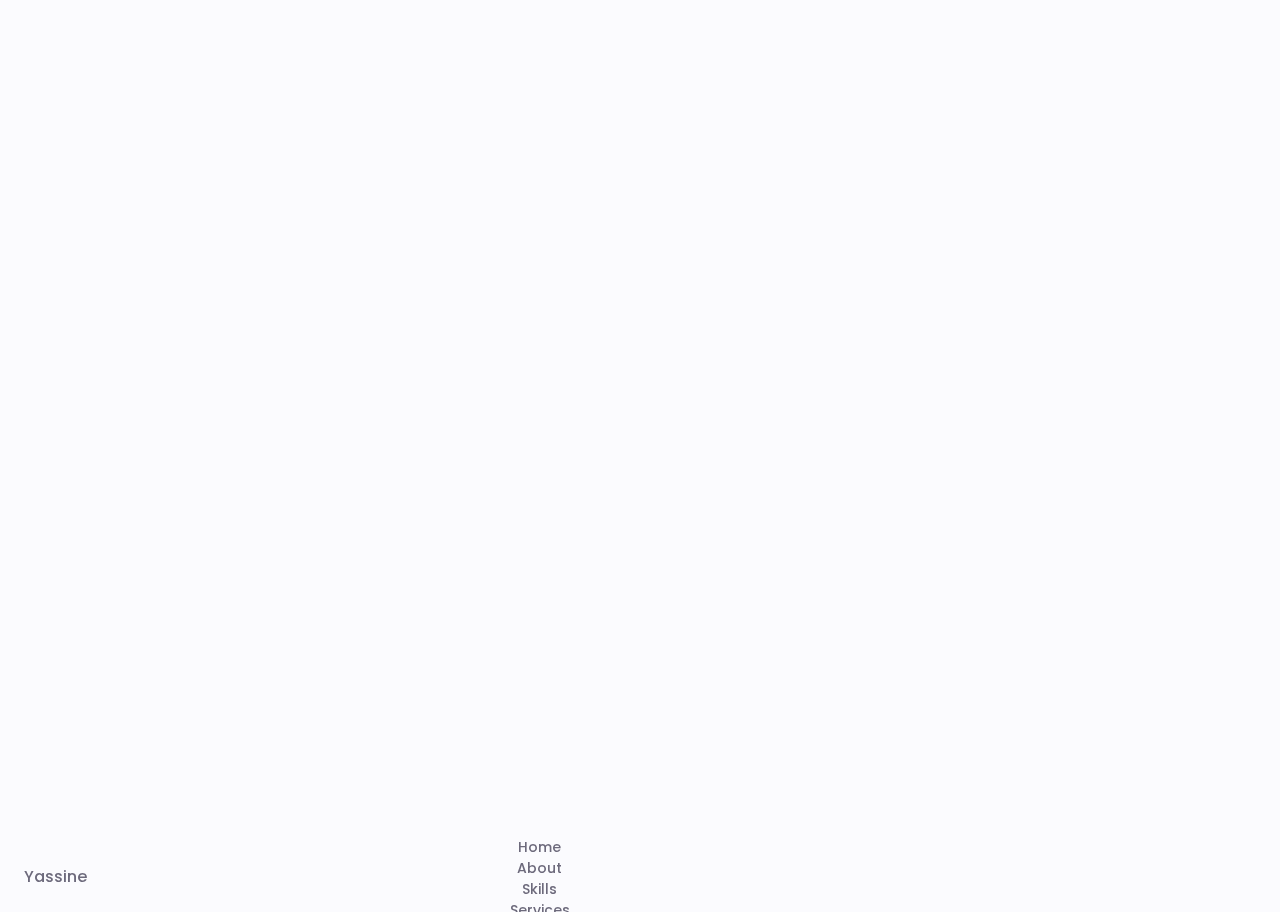
==== index.html @ 0fcaf60f "NAV" ====
<!DOCTYPE html>
    <html lang="en">
    <head>
        <meta charset="UTF-8">
        <meta name="viewport" content="width=device-width, initial-scale=1.0">

        <!--==================== UNICONS ====================-->
        <link rel="stylesheet" href="https://unicons.iconscout.com/release/v4.0.0/css/line.css">
        
        <!--==================== SWIPER CSS ====================-->
        <link rel="stylesheet" href="src/style/swiper-bundle.min.css">
        
        <!--==================== CSS ====================-->
        <link rel="stylesheet" href="src/style/style.css">
        <script src="/src/js/main .js"></script>

        <title>Responsive Portfolio Website</title>
    </head>
    <body>
        <!--==================== HEADER ====================-->
        <header class="header" id="header">
            <nav class="nav container">
               <a href="#" class="nav__logo">Yassine</a>
               <div class="nav__menu" id="nav-menu">
                 <ul class="nav__listgrid">
                    <li class="nav__item">
                        <a href="#home" class="nav__link">
                            <i class="uil uil-estate nav"></i> Home
                        </a>
                    </li>
                    <li class="nav__item">
                        <a href="#about" class="nav__link">
                            <i class="uil uil-user nav__icon"></i>About
                            
                        </a>
                    </li>
                    <li class="nav__item">
                        <a href="#skills" class="nav__link">
                            <i class="uil uil-file-alt nav__icon"></i>Skills
                            
                        </a>
                    </li>
                    <li class="nav__item">
                        <a href="#services" class="nav__link">
                            <i class="uil uil-briefcase nav__icon"></i>Services
                            
                        </a>
                    </li>
                    <li class="nav__item">
                        <a href="#portfolio" class="nav__link">
                            <i class="uil uil-scenery nav__icon"></i>Portfolio
                            
                        </a>
                    </li>
                    <li class="nav__item">
                        <a href="#contact" class="nav__link">
                            <i class="uil uil-message nav__icon "></i> Contact me 
                            
                        </a>
                    </li>
                 </ul>
                 <i class="uil uil-times nav__close" id="nav-close"></i>
               </div>
               <div class="nav__btns">
                <div class="nav__toggle" id="nav-toggle">
                    <i class="uil uil-apps nav__icon "></i>

                </div>
               </div>
            </nav>
        </header>

        <!--==================== MAIN ====================-->
        <main class="main">
            <!--==================== HOME ====================-->
            <section class="home section" id="home">
                
            </section>

            <!--==================== ABOUT ====================-->
            <section class="about section" id="about">
                
            </section>

            <!--==================== SKILLS ====================-->
            <section class="skills section" id="skills">

            </section>

            <!--==================== QUALIFICATION ====================-->
            <section class="qualification section">

            </section>

            <!--==================== SERVICES ====================-->
            <section class="services section" id="services">
                
            </section>

            <!--==================== PORTFOLIO ====================-->
            <section class="portfolio section" id="portfolio">
                
            </section>

            <!--==================== PROJECT IN MIND ====================-->
            <section class="project section">

            </section>

            <!--==================== TESTIMONIAL ====================-->
            <section class="testimonial section">
                
            </section>

            <!--==================== CONTACT ME ====================-->
            <section class="contact section" id="contact">

            </section>
        </main>

        <!--==================== FOOTER ====================-->
        <footer class="footer">
         
        </footer>
        
        <!--==================== SCROLL TOP ====================-->
        

        <!--==================== SWIPER JS ====================-->
        <script src=""></script>

        <!--==================== MAIN JS ====================-->
        <script src=""></script>
    </body>
</html>
---- src/style/style.css ----
/*==================== GOOGLE FONTS ====================*/
@import url("https://fonts.googleapis.com/css2?family=Poppins:wght@400;500;600&display=swap");

/*==================== VARIABLES CSS ====================*/
:root {
    --header-height: 3rem;

    /*========== Colors ==========*/
    /* Change favorite color */
    --hue-color: 250; /*Purple 250 - Green 142 - Blue 230 - Pink 340*/

    /* HSL color mode */
    --first-color: hsl(var(--hue-color), 69%, 61%);
    --first-color-second: hsl(var(--hue-color), 69%, 61%);
    --first-color-alt: hsl(var(--hue-color), 57%, 53%);
    --first-color-lighter: hsl(var(--hue-color), 92%, 85%);
    --title-color: hsl(var(--hue-color), 8%, 15%);
    --text-color: hsl(var(--hue-color), 8%, 45%);
    --text-color-light: hsl(var(--hue-color), 8%, 65%);
    --input-color: hsl(var(--hue-color), 70%, 96%);
    --body-color: hsl(var(--hue-color), 60%, 99%);
    --container-color: #fff;
    --scroll-bar-color: hsl(var(--hue-color), 12%, 90%);
    --scroll-thumb-color: hsl(var(--hue-color), 12%, 80%);

    /*========== Font and typography ==========*/
    --body-font: 'Poppins', sans-serif;

    /* .5rem = 8px, 1rem = 16px, 1.5rem = 24px ... */
    --big-font-size: 2rem;
    --h1-font-size: 1.5rem;
    --h2-font-size: 1.25rem;
    --h3-font-size: 1.125rem;
    --normal-font-size: .938rem;
    --small-font-size: .813rem;
    --smaller-font-size: .75rem;

    /*========== Font weight ==========*/
    --font-medium: 500;
    --font-semi-bold: 600;

    /*========== Margenes Bottom ==========*/
    /* .25rem = 4px, .5rem = 8px, .75rem = 12px ... */
    --mb-0-25: .25rem;
    --mb-0-5: .5rem;
    --mb-0-75: .75rem;
    --mb-1: 1rem;
    --mb-1-5: 1.5rem;
    --mb-2: 2rem;
    --mb-2-5: 2.5rem;
    --mb-3: 3rem;

    /*========== z index ==========*/
    --z-tooltip: 10;
    --z-fixed: 100;
    --z-modal: 1000;
}

/* Font size for large devices */
@media screen and (min-width: 968px) {
    :root {
        --big-font-size: 3rem;
        --h1-font-size: 2.25rem;
        --h2-font-size: 1.5rem;
        --h3-font-size: 1.25rem;
        --normal-font-size: 1rem;
        --small-font-size: .875rem;
        --smaller-font-size: .813rem;
    }
}

/*========== Variables Dark theme ==========*/


/*========== Button Dark/Light ==========*/


/*==================== BASE ====================*/
* {
  box-sizing: border-box;
  padding: 0;
  margin: 0;
}

html {
  scroll-behavior: smooth;
}

body {
  margin: 0 0 var(--header-height) 0;
  font-family: var(--body-font);
  font-size: var(--normal-font-size);
  background-color: var(--body-color);
  color: var(--text-color);
}

h1, h2, h3, h4 {
  color: var(--title-color);
  font-weight: var(--font-semi-bold);
}

ul {
  list-style: none;
}

a {
  text-decoration: none;
}

img {
  max-width: 100%;
  height: auto;
}

/*==================== REUSABLE CSS CLASSES ====================*/
.section {
  padding: 2rem 0 4rem;
}

.section__title {
  font-size: var(--h1-font-size);
  color: var(--title-color);
}

.section__subtitle {
  display: block;
  font-size: var(--small-font-size);
  margin-bottom: var(--mb-3);
}

.section__title, 
.section__subtitle {
  text-align: center;
}

/*==================== LAYOUT ====================*/
.container {
  max-width: 768px;
  margin-left: var(--mb-1-5);
  margin-right: var(--mb-1-5);
}

.grid {
  display: grid;
  gap: 1.5rem;
}

.header {
  width: 100%;
  position: fixed;
  bottom: 0;
  left: 0;
  z-index: var(--z-fixed);
  background-color: var(--body-color);
}
/*==================== NAV ====================*/

.nav{
    max-width: 968px;
    height: var(--header-height);
    display: flex;
    justify-content: space-between;
    align-items: center;
}
.nav__logo,
.nav__toggle{
    color: var(--text-color);
    font-weight: var(--font-medium);

}
.nav__loggle:hover{
    color: var(--first-color);
    
}
.new__toggle{
    font-size: 1.1rem;
    cursor: pointer;

}
.nav__loggle:hover{
    color: var(--first-color);
}
@media screen and (max-width:767px) {
    .nav__menu{
        position: fixed;
        bottom: 0;
        left: 0;
        width: 100px;
        background-color: var(--body-color);
        padding: 2rem 1.5rem 4rem;
        box-shadow: 0 -1px 4px rgba(0, 0, 0, .15);
        border-radius: 1.5rem 1.5rem 0 0 ;
        transition: .3s;
        
    }
    
}
.nav__list{
  grid-template-columns: repeat(3,1fr);
  gap: 2rem ;
}
.nav__link{
  display: flex;
  flex-direction: column;
  align-items: center;
  font-size:var(--small-font-size);
  color: var(--font-medium);
  font-weight: var(--font-medium);

}
.nav__link:hover{
  color: var(--first-color);
}
.nav__icon{
  font-size:1.2rem ;
}
.nav__close{
  position: absolute;
  right: 1.3rem;
  bottom: .5rem;
  font-size: 1.5rem;
  cursor: pointer;
  color: var(--first-color);

}
.nav__close:hover{
  color: var(--first-color-alt);
  
}
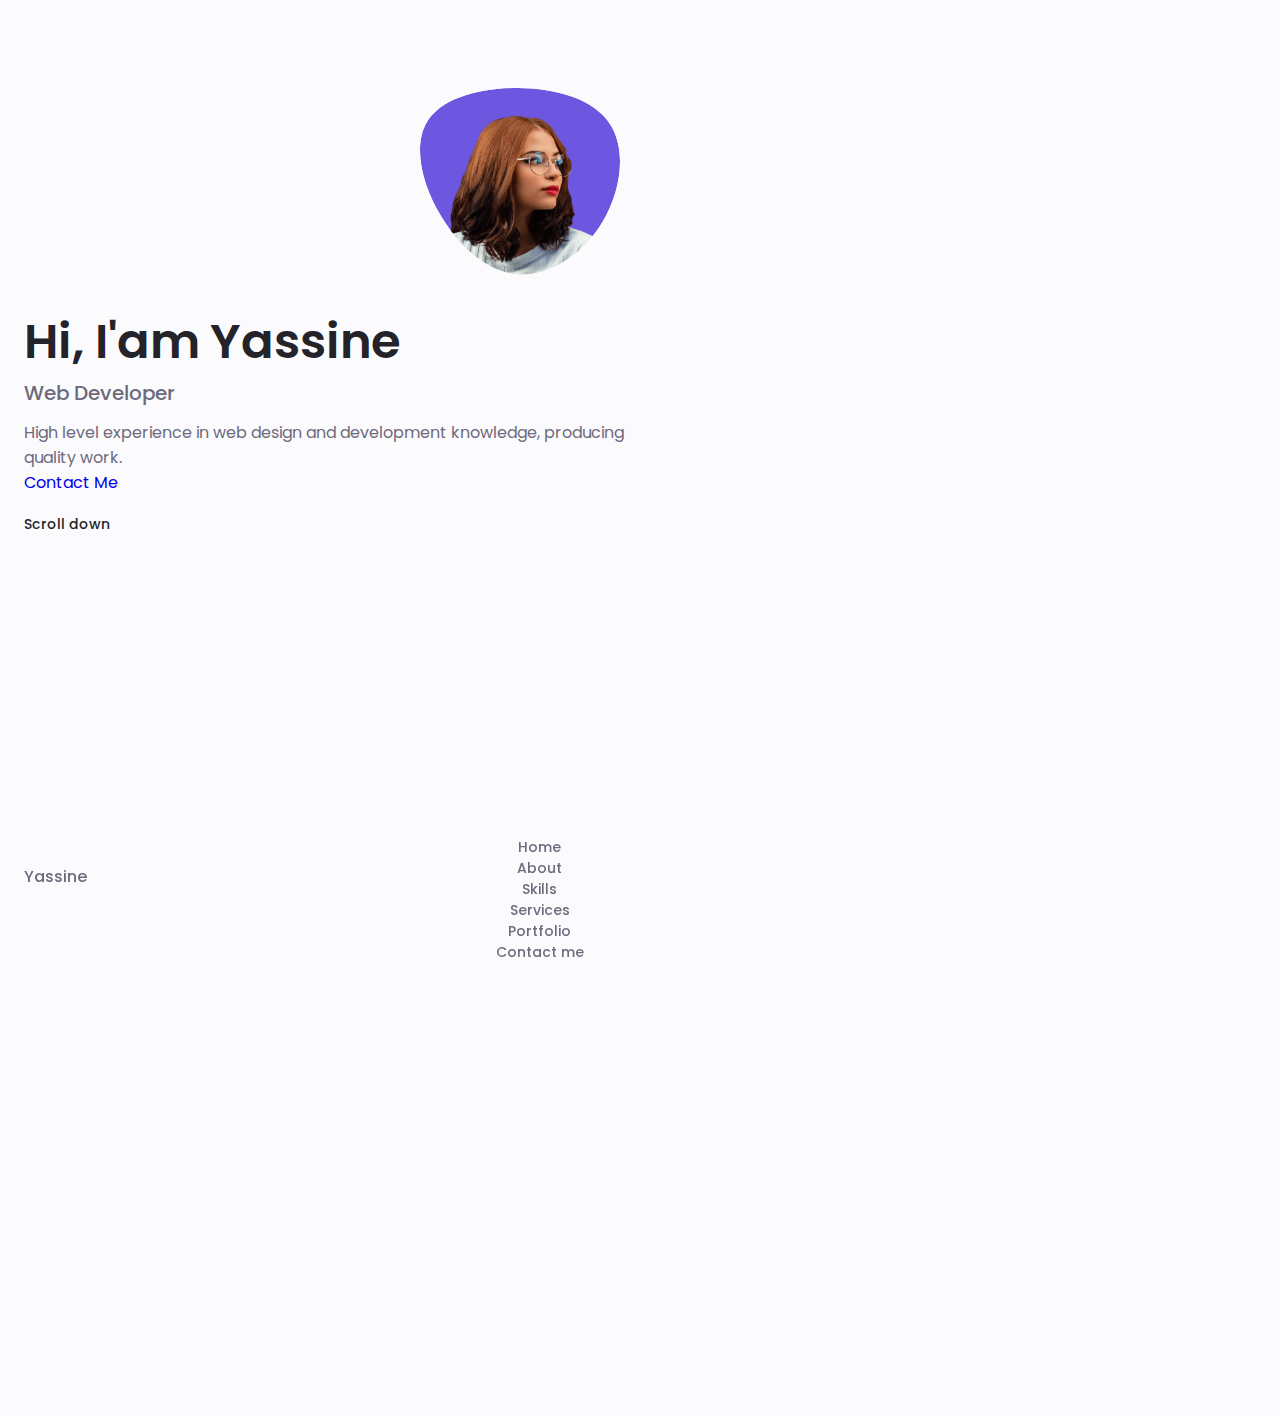
==== commit 50170270: "HOME css html" ====
--- a/index.html
+++ b/index.html
@@ -1,135 +1,165 @@
 <!DOCTYPE html>
-    <html lang="en">
-    <head>
-        <meta charset="UTF-8">
-        <meta name="viewport" content="width=device-width, initial-scale=1.0">
+<html lang="en">
+  <head>
+    <meta charset="UTF-8" />
+    <meta name="viewport" content="width=device-width, initial-scale=1.0" />
 
-        <!--==================== UNICONS ====================-->
-        <link rel="stylesheet" href="https://unicons.iconscout.com/release/v4.0.0/css/line.css">
-        
-        <!--==================== SWIPER CSS ====================-->
-        <link rel="stylesheet" href="src/style/swiper-bundle.min.css">
-        
-        <!--==================== CSS ====================-->
-        <link rel="stylesheet" href="src/style/style.css">
-        <script src="/src/js/main .js"></script>
+    <!--==================== UNICONS ====================-->
+    <link
+      rel="stylesheet"
+      href="https://unicons.iconscout.com/release/v4.0.0/css/line.css"
+    />
 
-        <title>Responsive Portfolio Website</title>
-    </head>
-    <body>
-        <!--==================== HEADER ====================-->
-        <header class="header" id="header">
-            <nav class="nav container">
-               <a href="#" class="nav__logo">Yassine</a>
-               <div class="nav__menu" id="nav-menu">
-                 <ul class="nav__listgrid">
-                    <li class="nav__item">
-                        <a href="#home" class="nav__link">
-                            <i class="uil uil-estate nav"></i> Home
-                        </a>
-                    </li>
-                    <li class="nav__item">
-                        <a href="#about" class="nav__link">
-                            <i class="uil uil-user nav__icon"></i>About
-                            
-                        </a>
-                    </li>
-                    <li class="nav__item">
-                        <a href="#skills" class="nav__link">
-                            <i class="uil uil-file-alt nav__icon"></i>Skills
-                            
-                        </a>
-                    </li>
-                    <li class="nav__item">
-                        <a href="#services" class="nav__link">
-                            <i class="uil uil-briefcase nav__icon"></i>Services
-                            
-                        </a>
-                    </li>
-                    <li class="nav__item">
-                        <a href="#portfolio" class="nav__link">
-                            <i class="uil uil-scenery nav__icon"></i>Portfolio
-                            
-                        </a>
-                    </li>
-                    <li class="nav__item">
-                        <a href="#contact" class="nav__link">
-                            <i class="uil uil-message nav__icon "></i> Contact me 
-                            
-                        </a>
-                    </li>
-                 </ul>
-                 <i class="uil uil-times nav__close" id="nav-close"></i>
-               </div>
-               <div class="nav__btns">
-                <div class="nav__toggle" id="nav-toggle">
-                    <i class="uil uil-apps nav__icon "></i>
+    <!--==================== SWIPER CSS ====================-->
+    <link rel="stylesheet" href="src/style/swiper-bundle.min.css" />
 
-                </div>
-               </div>
-            </nav>
-        </header>
+    <!--==================== CSS ====================-->
+    <link rel="stylesheet" href="src/style/style.css" />
 
-        <!--==================== MAIN ====================-->
-        <main class="main">
-            <!--==================== HOME ====================-->
-            <section class="home section" id="home">
-                
-            </section>
+    <title>Responsive Portfolio Website</title>
+  </head>
+  <body>
+    <!--==================== HEADER ====================-->
+    <header class="header" id="header">
+      <nav class="nav container">
+        <a href="#" class="nav__logo">Yassine</a>
+        <div class="nav__menu" id="nav-menu">
+          <ul class="nav__listgrid">
+            <li class="nav__item">
+              <a href="#home" class="nav__link">
+                <i class="uil uil-estate nav"></i> Home
+              </a>
+            </li>
+            <li class="nav__item">
+              <a href="#about" class="nav__link">
+                <i class="uil uil-user nav__icon"></i>About
+              </a>
+            </li>
+            <li class="nav__item">
+              <a href="#skills" class="nav__link">
+                <i class="uil uil-file-alt nav__icon"></i>Skills
+              </a>
+            </li>
+            <li class="nav__item">
+              <a href="#services" class="nav__link">
+                <i class="uil uil-briefcase nav__icon"></i>Services
+              </a>
+            </li>
+            <li class="nav__item">
+              <a href="#portfolio" class="nav__link">
+                <i class="uil uil-scenery nav__icon"></i>Portfolio
+              </a>
+            </li>
+            <li class="nav__item">
+              <a href="#contact" class="nav__link">
+                <i class="uil uil-message nav__icon"></i> Contact me
+              </a>
+            </li>
+          </ul>
+          <i class="uil uil-times nav__close" id="nav-close"></i>
+        </div>
+        <div class="nav__btns">
+          <div class="nav__toggle" id="nav-toggle">
+            <i class="uil uil-apps nav__icon"></i>
+          </div>
+        </div>
+      </nav>
+    </header>
 
-            <!--==================== ABOUT ====================-->
-            <section class="about section" id="about">
-                
-            </section>
+    <!--==================== MAIN ====================-->
+    <main class="main">
+      <!--==================== HOME ====================-->
+      <section class="home section" id="home">
+        <div class="home__container container grid">
+          <div class="home__content grid">
+            <div class="home__social">
+                <a href="https://www.linkedin.com/" target="_blank class="home__social-icon">
+                    <i class="uil uil-linkedin-alt"></i>
 
-            <!--==================== SKILLS ====================-->
-            <section class="skills section" id="skills">
+                </a>
 
-            </section>
+                <a href="https://dribbble.com/" target="_blank class="home__social-icon">
+                    <i class="uil uil-dribbble"></i>
+                    
+                </a>
 
-            <!--==================== QUALIFICATION ====================-->
-            <section class="qualification section">
+                <a href="https://github.com/" target="_blank" class="home__social-icon">
+                    <i class="uil uil-github"></i>
+                    
+                </a>
+            </div>
+            <div class="home__image">
+              <svg  class="home__blob" viewBox="0 0 200 187" xmlns="http://www.w3.org/2000/svg" xmlns:xlink="http://www.w3.org/1999/xlink">
+                <mask id="mask0" mask-type="alpha">
+                    <path d="M190.312 36.4879C206.582 62.1187 201.309 102.826 182.328 134.186C163.346 165.547 
+                    130.807 187.559 100.226 186.353C69.6454 185.297 41.0228 161.023 21.7403 129.362C2.45775 
+                    97.8511 -7.48481 59.1033 6.67581 34.5279C20.9871 10.1032 59.7028 -0.149132 97.9666 
+                    0.00163737C136.23 0.303176 174.193 10.857 190.312 36.4879Z"/>
+                </mask>
+                <g mask="url(#mask0)">
+                    <path d="M190.312 36.4879C206.582 62.1187 201.309 102.826 182.328 134.186C163.346 
+                    165.547 130.807 187.559 100.226 186.353C69.6454 185.297 41.0228 161.023 21.7403 
+                    129.362C2.45775 97.8511 -7.48481 59.1033 6.67581 34.5279C20.9871 10.1032 59.7028 
+                    -0.149132 97.9666 0.00163737C136.23 0.303176 174.193 10.857 190.312 36.4879Z"/>
 
-            </section>
+                    <image class="home__blob-img" x='12' y='18' href="/src/img/perfil.png"/>
+                </g>
+              </svg>
+            </div>
+            <div class="home__data">
+              <h1 class="home__title">Hi, I'am Yassine </h1>
+              <h3 class="home__subtitle">Web Developer</h3>
+              <p class="home__description">High level experience in web design and development knowledge, producing quality work.</p>
+              <a href="contact" class="button button--flex">
+                Contact Me<i class="uil uil-message button__icon"></i>
+              </a>
+            </div>
+           
+          </div>
+          <div class="home__scroll">
+            <a href="about" class="home__scroll-button button--flex">
+              <i class="uil uil-mouse-alt"></i>
+              <span class="home__scroll-name">Scroll down</span>
+              <i class="uil uil-arrow-down home__scroll-arrow"></i>
+            </a>
+          </div>
+        </div>
+      </section>
 
-            <!--==================== SERVICES ====================-->
-            <section class="services section" id="services">
-                
-            </section>
+      <!--==================== ABOUT ====================-->
+      <section class="about section" id="about"></section>
 
-            <!--==================== PORTFOLIO ====================-->
-            <section class="portfolio section" id="portfolio">
-                
-            </section>
+      <!--==================== SKILLS ====================-->
+      <section class="skills section" id="skills"></section>
 
-            <!--==================== PROJECT IN MIND ====================-->
-            <section class="project section">
+      <!--==================== QUALIFICATION ====================-->
+      <section class="qualification section"></section>
 
-            </section>
+      <!--==================== SERVICES ====================-->
+      <section class="services section" id="services"></section>
 
-            <!--==================== TESTIMONIAL ====================-->
-            <section class="testimonial section">
-                
-            </section>
+      <!--==================== PORTFOLIO ====================-->
+      <section class="portfolio section" id="portfolio"></section>
 
-            <!--==================== CONTACT ME ====================-->
-            <section class="contact section" id="contact">
+      <!--==================== PROJECT IN MIND ====================-->
+      <section class="project section"></section>
 
-            </section>
-        </main>
+      <!--==================== TESTIMONIAL ====================-->
+      <section class="testimonial section"></section>
 
-        <!--==================== FOOTER ====================-->
-        <footer class="footer">
-         
-        </footer>
-        
-        <!--==================== SCROLL TOP ====================-->
-        
+      <!--==================== CONTACT ME ====================-->
+      <section class="contact section" id="contact"></section>
+    </main>
 
-        <!--==================== SWIPER JS ====================-->
-        <script src=""></script>
+    <!--==================== FOOTER ====================-->
+    <footer class="footer"></footer>
 
-        <!--==================== MAIN JS ====================-->
-        <script src=""></script>
-    </body>
-</html>+    <!--==================== SCROLL TOP ====================-->
+
+    <!--==================== SWIPER JS ====================-->
+    <script src="/src/js/swiper-bundle.main.js"></script>
+
+    <!--==================== MAIN JS ====================-->
+    <script src="/src/js/main .js"></script>
+  </body>
+</html>
--- a/src/style/style.css
+++ b/src/style/style.css
@@ -3,70 +3,71 @@
 
 /*==================== VARIABLES CSS ====================*/
 :root {
-    --header-height: 3rem;
-
-    /*========== Colors ==========*/
-    /* Change favorite color */
-    --hue-color: 250; /*Purple 250 - Green 142 - Blue 230 - Pink 340*/
-
-    /* HSL color mode */
-    --first-color: hsl(var(--hue-color), 69%, 61%);
-    --first-color-second: hsl(var(--hue-color), 69%, 61%);
-    --first-color-alt: hsl(var(--hue-color), 57%, 53%);
-    --first-color-lighter: hsl(var(--hue-color), 92%, 85%);
-    --title-color: hsl(var(--hue-color), 8%, 15%);
-    --text-color: hsl(var(--hue-color), 8%, 45%);
-    --text-color-light: hsl(var(--hue-color), 8%, 65%);
-    --input-color: hsl(var(--hue-color), 70%, 96%);
-    --body-color: hsl(var(--hue-color), 60%, 99%);
-    --container-color: #fff;
-    --scroll-bar-color: hsl(var(--hue-color), 12%, 90%);
-    --scroll-thumb-color: hsl(var(--hue-color), 12%, 80%);
-
-    /*========== Font and typography ==========*/
-    --body-font: 'Poppins', sans-serif;
-
-    /* .5rem = 8px, 1rem = 16px, 1.5rem = 24px ... */
-    --big-font-size: 2rem;
-    --h1-font-size: 1.5rem;
-    --h2-font-size: 1.25rem;
-    --h3-font-size: 1.125rem;
-    --normal-font-size: .938rem;
-    --small-font-size: .813rem;
-    --smaller-font-size: .75rem;
-
-    /*========== Font weight ==========*/
-    --font-medium: 500;
-    --font-semi-bold: 600;
-
-    /*========== Margenes Bottom ==========*/
-    /* .25rem = 4px, .5rem = 8px, .75rem = 12px ... */
-    --mb-0-25: .25rem;
-    --mb-0-5: .5rem;
-    --mb-0-75: .75rem;
-    --mb-1: 1rem;
-    --mb-1-5: 1.5rem;
-    --mb-2: 2rem;
-    --mb-2-5: 2.5rem;
-    --mb-3: 3rem;
-
-    /*========== z index ==========*/
-    --z-tooltip: 10;
-    --z-fixed: 100;
-    --z-modal: 1000;
+  --header-height: 3rem;
+
+  /*========== Colors ==========*/
+  /* Change favorite color */
+  --hue-color: 250;
+  /*Purple 250 - Green 142 - Blue 230 - Pink 340*/
+
+  /* HSL color mode */
+  --first-color: hsl(var(--hue-color), 69%, 61%);
+  --first-color-second: hsl(var(--hue-color), 69%, 61%);
+  --first-color-alt: hsl(var(--hue-color), 57%, 53%);
+  --first-color-lighter: hsl(var(--hue-color), 92%, 85%);
+  --title-color: hsl(var(--hue-color), 8%, 15%);
+  --text-color: hsl(var(--hue-color), 8%, 45%);
+  --text-color-light: hsl(var(--hue-color), 8%, 65%);
+  --input-color: hsl(var(--hue-color), 70%, 96%);
+  --body-color: hsl(var(--hue-color), 60%, 99%);
+  --container-color: #fff;
+  --scroll-bar-color: hsl(var(--hue-color), 12%, 90%);
+  --scroll-thumb-color: hsl(var(--hue-color), 12%, 80%);
+
+  /*========== Font and typography ==========*/
+  --body-font: 'Poppins', sans-serif;
+
+  /* .5rem = 8px, 1rem = 16px, 1.5rem = 24px ... */
+  --big-font-size: 2rem;
+  --h1-font-size: 1.5rem;
+  --h2-font-size: 1.25rem;
+  --h3-font-size: 1.125rem;
+  --normal-font-size: .938rem;
+  --small-font-size: .813rem;
+  --smaller-font-size: .75rem;
+
+  /*========== Font weight ==========*/
+  --font-medium: 500;
+  --font-semi-bold: 600;
+
+  /*========== Margenes Bottom ==========*/
+  /* .25rem = 4px, .5rem = 8px, .75rem = 12px ... */
+  --mb-0-25: .25rem;
+  --mb-0-5: .5rem;
+  --mb-0-75: .75rem;
+  --mb-1: 1rem;
+  --mb-1-5: 1.5rem;
+  --mb-2: 2rem;
+  --mb-2-5: 2.5rem;
+  --mb-3: 3rem;
+
+  /*========== z index ==========*/
+  --z-tooltip: 10;
+  --z-fixed: 100;
+  --z-modal: 1000;
 }
 
 /* Font size for large devices */
 @media screen and (min-width: 968px) {
-    :root {
-        --big-font-size: 3rem;
-        --h1-font-size: 2.25rem;
-        --h2-font-size: 1.5rem;
-        --h3-font-size: 1.25rem;
-        --normal-font-size: 1rem;
-        --small-font-size: .875rem;
-        --smaller-font-size: .813rem;
-    }
+  :root {
+    --big-font-size: 3rem;
+    --h1-font-size: 2.25rem;
+    --h2-font-size: 1.5rem;
+    --h3-font-size: 1.25rem;
+    --normal-font-size: 1rem;
+    --small-font-size: .875rem;
+    --smaller-font-size: .813rem;
+  }
 }
 
 /*========== Variables Dark theme ==========*/
@@ -94,7 +95,10 @@
   color: var(--text-color);
 }
 
-h1, h2, h3, h4 {
+h1,
+h2,
+h3,
+h4 {
   color: var(--title-color);
   font-weight: var(--font-semi-bold);
 }
@@ -128,7 +132,7 @@
   margin-bottom: var(--mb-3);
 }
 
-.section__title, 
+.section__title,
 .section__subtitle {
   text-align: center;
 }
@@ -153,68 +157,79 @@
   z-index: var(--z-fixed);
   background-color: var(--body-color);
 }
+
 /*==================== NAV ====================*/
 
-.nav{
-    max-width: 968px;
-    height: var(--header-height);
-    display: flex;
-    justify-content: space-between;
-    align-items: center;
-}
+.nav {
+  max-width: 968px;
+  height: var(--header-height);
+  display: flex;
+  justify-content: space-between;
+  align-items: center;
+}
+
 .nav__logo,
-.nav__toggle{
-    color: var(--text-color);
-    font-weight: var(--font-medium);
-
-}
-.nav__loggle:hover{
-    color: var(--first-color);
-    
-}
-.new__toggle{
-    font-size: 1.1rem;
-    cursor: pointer;
-
-}
-.nav__loggle:hover{
-    color: var(--first-color);
-}
+.nav__toggle {
+  color: var(--text-color);
+  font-weight: var(--font-medium);
+
+}
+
+.nav__loggle:hover {
+  color: var(--first-color);
+
+}
+
+.new__toggle {
+  font-size: 1.1rem;
+  cursor: pointer;
+
+}
+
+.nav__loggle:hover {
+  color: var(--first-color);
+}
+
 @media screen and (max-width:767px) {
-    .nav__menu{
-        position: fixed;
-        bottom: 0;
-        left: 0;
-        width: 100px;
-        background-color: var(--body-color);
-        padding: 2rem 1.5rem 4rem;
-        box-shadow: 0 -1px 4px rgba(0, 0, 0, .15);
-        border-radius: 1.5rem 1.5rem 0 0 ;
-        transition: .3s;
-        
-    }
-    
-}
-.nav__list{
-  grid-template-columns: repeat(3,1fr);
-  gap: 2rem ;
-}
-.nav__link{
+  .nav__menu {
+    position: fixed;
+    bottom: 0;
+    left: 0;
+    width: 100px;
+    background-color: var(--body-color);
+    padding: 2rem 1.5rem 4rem;
+    box-shadow: 0 -1px 4px rgba(0, 0, 0, .15);
+    border-radius: 1.5rem 1.5rem 0 0;
+    transition: .3s;
+
+  }
+
+}
+
+.nav__list {
+  grid-template-columns: repeat(3, 1fr);
+  gap: 2rem;
+}
+
+.nav__link {
   display: flex;
   flex-direction: column;
   align-items: center;
-  font-size:var(--small-font-size);
+  font-size: var(--small-font-size);
   color: var(--font-medium);
   font-weight: var(--font-medium);
 
 }
-.nav__link:hover{
-  color: var(--first-color);
-}
-.nav__icon{
-  font-size:1.2rem ;
-}
-.nav__close{
+
+.nav__link:hover {
+  color: var(--first-color);
+}
+
+.nav__icon {
+  font-size: 1.2rem;
+}
+
+.nav__close {
   position: absolute;
   right: 1.3rem;
   bottom: .5rem;
@@ -223,7 +238,154 @@
   color: var(--first-color);
 
 }
-.nav__close:hover{
+
+.nav__close:hover {
   color: var(--first-color-alt);
-  
-}
+
+}
+
+
+/* show menu */
+.show-menu {
+  bottom: 0;
+
+}
+
+
+/* Active link */
+
+
+/* Change background header */
+
+
+/*==================== HOME ====================*/
+.home__container {
+  gap: 1rem;
+}
+
+.home__content {
+  grid-template-columns: .5fr .3fr;
+  padding-top: 3.5rem;
+  align-items: center;
+}
+
+.home__social {
+  display: grid;
+  grid-template-columns: max-content;
+  row-gap: 1rem;
+}
+
+.home__social-icon {
+  font-size: 1.25rem;
+  color: var(--first-color);
+
+}
+
+.home__social-icon:hover {
+  color: var(--first-color-alt);
+
+}
+
+.home__blob {
+  width: 200px;
+  fill: var(--first-color);
+}
+
+.home__blob-img {
+  width: 170px;
+
+}
+
+.home__data {
+  grid-column: 1/3;
+}
+
+.home__title {
+  font-size: var(--big-font-size);
+}
+
+.home__subtitle {
+  font-size: var(--h3-font-size);
+  color: var(--text-color);
+  font-weight: var(--font-medium);
+  margin-bottom: var(--mb-0-75);
+}
+
+.home__descripltion {
+  margin-bottom: var(--mb-2);
+}
+
+.home__scroll {
+  /* display:none;*/
+}
+.home__scroll-button{
+  color: var(--first-color);
+  transition: .3s ;
+}
+.home__scroll-button:hover{
+  transform: translateY(.25rem);
+}
+.home__scroll-mouse{
+  font-size: 2rem;
+}
+  .home__scroll-name{
+    font-size: var(--small-font-size);
+    color: var(--title-color);
+    font-weight: var(--font-medium);
+  }
+
+
+
+
+
+
+/*==================== BUTTONS ====================*/
+
+
+/*==================== ABOUT ====================*/
+
+
+/*==================== SKILLS ====================*/
+
+
+/*==================== QUALIFICATION ====================*/
+
+
+/*==================== SERVICES ====================*/
+
+
+/* Active Modal */
+
+
+/*==================== PORTFOLIO ====================*/
+
+
+/*==================== PROJECT IN MIND ====================*/
+
+
+/*==================== TESTIMONIAL ====================*/
+
+
+/*==================== CONTACT ME ====================*/
+
+
+/*==================== FOOTER ====================*/
+
+
+/*========== SCROLL UP ==========*/
+
+
+/* Show scroll */
+
+
+/*========== SCROLL BAR ==========*/
+
+
+/*==================== MEDIA QUERIES ====================*/
+/* For small devices */
+
+
+/* For medium devices */
+
+
+/* For large devices */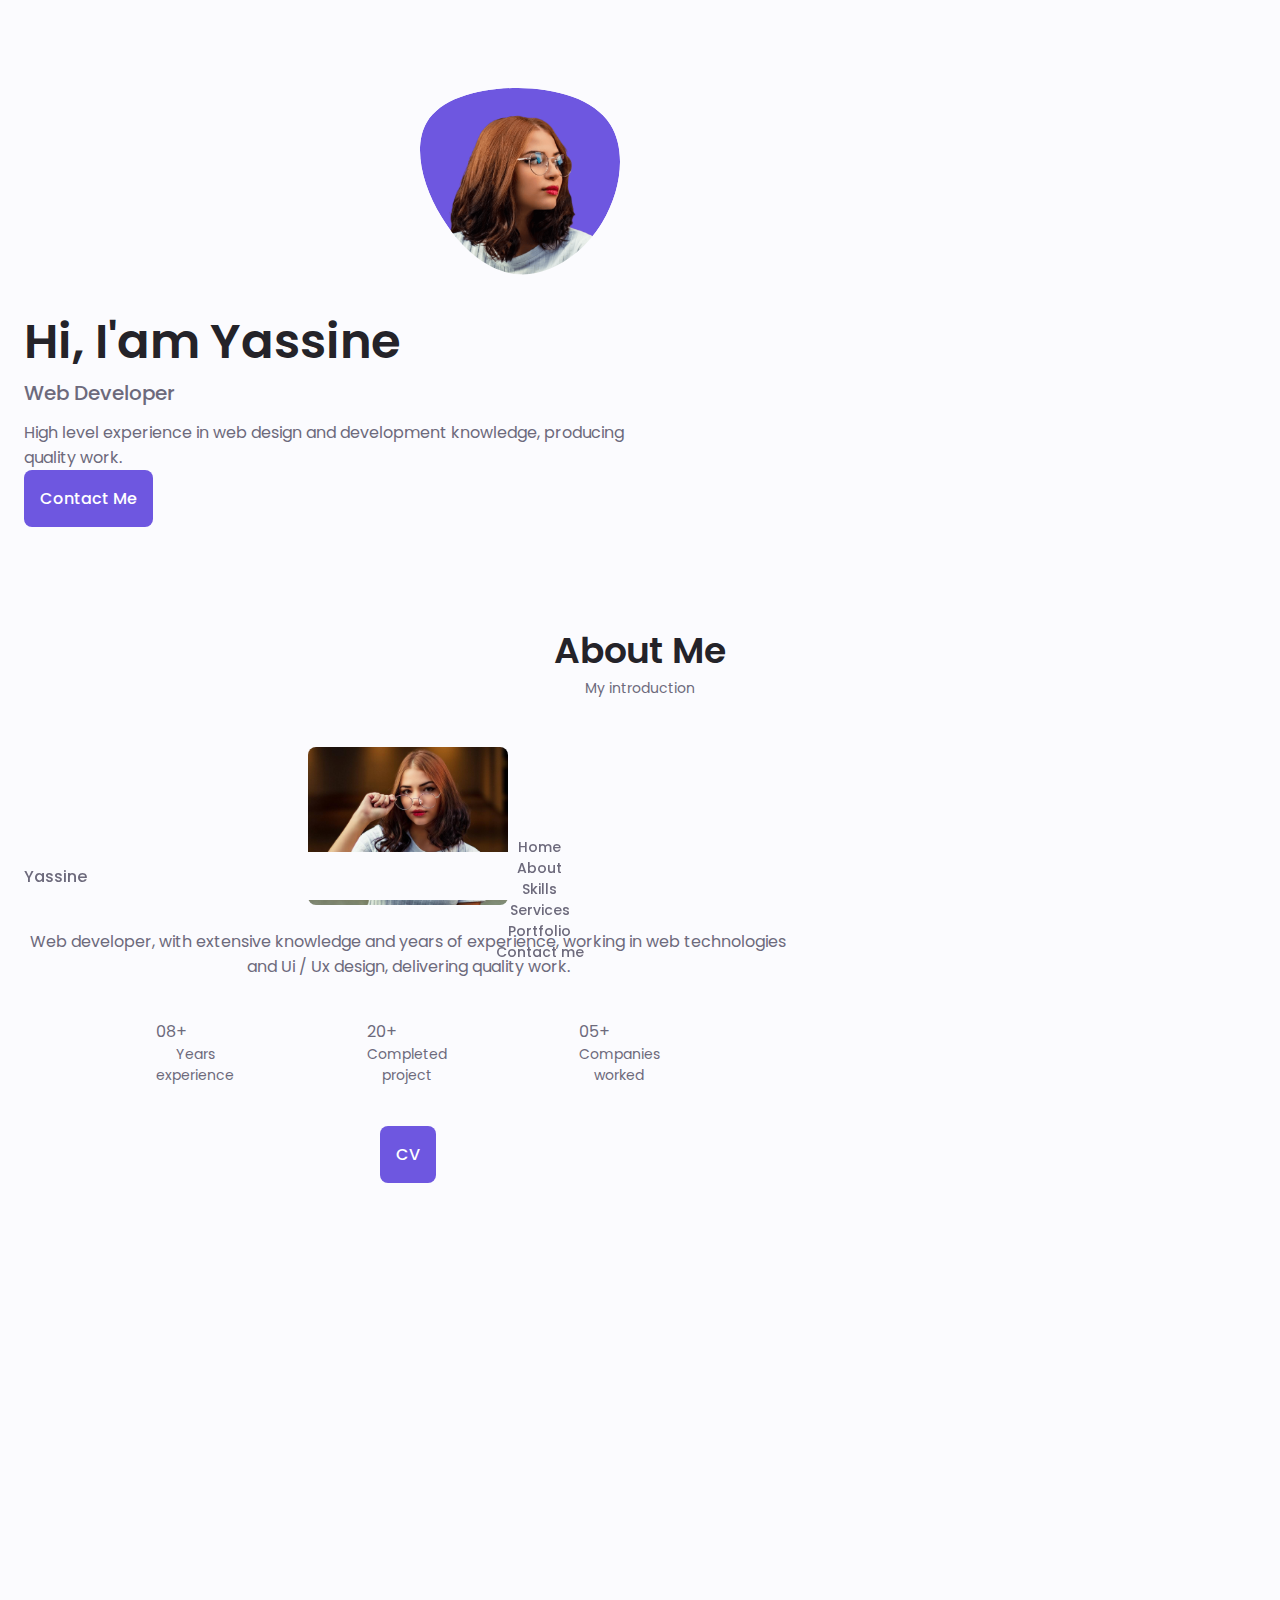
==== commit 1c1614c2: "ABOUT css html" ====
--- a/index.html
+++ b/index.html
@@ -1,165 +1,200 @@
 <!DOCTYPE html>
 <html lang="en">
-  <head>
-    <meta charset="UTF-8" />
-    <meta name="viewport" content="width=device-width, initial-scale=1.0" />
-
-    <!--==================== UNICONS ====================-->
-    <link
-      rel="stylesheet"
-      href="https://unicons.iconscout.com/release/v4.0.0/css/line.css"
-    />
-
-    <!--==================== SWIPER CSS ====================-->
-    <link rel="stylesheet" href="src/style/swiper-bundle.min.css" />
-
-    <!--==================== CSS ====================-->
-    <link rel="stylesheet" href="src/style/style.css" />
-
-    <title>Responsive Portfolio Website</title>
-  </head>
-  <body>
-    <!--==================== HEADER ====================-->
-    <header class="header" id="header">
-      <nav class="nav container">
-        <a href="#" class="nav__logo">Yassine</a>
-        <div class="nav__menu" id="nav-menu">
-          <ul class="nav__listgrid">
-            <li class="nav__item">
-              <a href="#home" class="nav__link">
-                <i class="uil uil-estate nav"></i> Home
-              </a>
-            </li>
-            <li class="nav__item">
-              <a href="#about" class="nav__link">
-                <i class="uil uil-user nav__icon"></i>About
-              </a>
-            </li>
-            <li class="nav__item">
-              <a href="#skills" class="nav__link">
-                <i class="uil uil-file-alt nav__icon"></i>Skills
-              </a>
-            </li>
-            <li class="nav__item">
-              <a href="#services" class="nav__link">
-                <i class="uil uil-briefcase nav__icon"></i>Services
-              </a>
-            </li>
-            <li class="nav__item">
-              <a href="#portfolio" class="nav__link">
-                <i class="uil uil-scenery nav__icon"></i>Portfolio
-              </a>
-            </li>
-            <li class="nav__item">
-              <a href="#contact" class="nav__link">
-                <i class="uil uil-message nav__icon"></i> Contact me
-              </a>
-            </li>
-          </ul>
-          <i class="uil uil-times nav__close" id="nav-close"></i>
-        </div>
-        <div class="nav__btns">
-          <div class="nav__toggle" id="nav-toggle">
-            <i class="uil uil-apps nav__icon"></i>
-          </div>
-        </div>
-      </nav>
-    </header>
-
-    <!--==================== MAIN ====================-->
-    <main class="main">
-      <!--==================== HOME ====================-->
-      <section class="home section" id="home">
-        <div class="home__container container grid">
-          <div class="home__content grid">
-            <div class="home__social">
-                <a href="https://www.linkedin.com/" target="_blank class="home__social-icon">
-                    <i class="uil uil-linkedin-alt"></i>
-
-                </a>
-
-                <a href="https://dribbble.com/" target="_blank class="home__social-icon">
-                    <i class="uil uil-dribbble"></i>
-                    
-                </a>
-
-                <a href="https://github.com/" target="_blank" class="home__social-icon">
-                    <i class="uil uil-github"></i>
-                    
-                </a>
-            </div>
-            <div class="home__image">
-              <svg  class="home__blob" viewBox="0 0 200 187" xmlns="http://www.w3.org/2000/svg" xmlns:xlink="http://www.w3.org/1999/xlink">
-                <mask id="mask0" mask-type="alpha">
-                    <path d="M190.312 36.4879C206.582 62.1187 201.309 102.826 182.328 134.186C163.346 165.547 
+
+<head>
+  <meta charset="UTF-8" />
+  <meta name="viewport" content="width=device-width, initial-scale=1.0" />
+
+  <!--==================== UNICONS ====================-->
+  <link rel="stylesheet" href="https://unicons.iconscout.com/release/v4.0.0/css/line.css" />
+
+  <!--==================== SWIPER CSS ====================-->
+  <link rel="stylesheet" href="src/style/swiper-bundle.min.css" />
+
+  <!--==================== CSS ====================-->
+  <link rel="stylesheet" href="src/style/style.css" />
+
+  <title>Responsive Portfolio Website</title>
+</head>
+
+<body>
+  <!--==================== HEADER ====================-->
+  <header class="header" id="header">
+    <nav class="nav container">
+      <a href="#" class="nav__logo">Yassine</a>
+      <div class="nav__menu" id="nav-menu">
+        <ul class="nav__listgrid">
+          <li class="nav__item">
+            <a href="#home" class="nav__link">
+              <i class="uil uil-estate nav"></i> Home
+            </a>
+          </li>
+          <li class="nav__item">
+            <a href="#about" class="nav__link">
+              <i class="uil uil-user nav__icon"></i>About
+            </a>
+          </li>
+          <li class="nav__item">
+            <a href="#skills" class="nav__link">
+              <i class="uil uil-file-alt nav__icon"></i>Skills
+            </a>
+          </li>
+          <li class="nav__item">
+            <a href="#services" class="nav__link">
+              <i class="uil uil-briefcase nav__icon"></i>Services
+            </a>
+          </li>
+          <li class="nav__item">
+            <a href="#portfolio" class="nav__link">
+              <i class="uil uil-scenery nav__icon"></i>Portfolio
+            </a>
+          </li>
+          <li class="nav__item">
+            <a href="#contact" class="nav__link">
+              <i class="uil uil-message nav__icon"></i> Contact me
+            </a>
+          </li>
+        </ul>
+        <i class="uil uil-times nav__close" id="nav-close"></i>
+      </div>
+      <div class="nav__btns">
+        <div class="nav__toggle" id="nav-toggle">
+          <i class="uil uil-apps nav__icon"></i>
+        </div>
+      </div>
+    </nav>
+  </header>
+
+  <!--==================== MAIN ====================-->
+  <main class="main">
+    <!--==================== HOME ====================-->
+    <section class="home section" id="home">
+      <div class="home__container container grid">
+        <div class="home__content grid">
+          <div class="home__social">
+            <a href="https://www.linkedin.com/" target="_blank class=" home__social-icon">
+              <i class="uil uil-linkedin-alt"></i>
+
+            </a>
+
+            <a href="https://dribbble.com/" target="_blank class=" home__social-icon">
+              <i class="uil uil-dribbble"></i>
+
+            </a>
+
+            <a href="https://github.com/" target="_blank" class="home__social-icon">
+              <i class="uil uil-github"></i>
+
+            </a>
+          </div>
+          <div class="home__image">
+            <svg class="home__blob" viewBox="0 0 200 187" xmlns="http://www.w3.org/2000/svg"
+              xmlns:xlink="http://www.w3.org/1999/xlink">
+              <mask id="mask0" mask-type="alpha">
+                <path d="M190.312 36.4879C206.582 62.1187 201.309 102.826 182.328 134.186C163.346 165.547 
                     130.807 187.559 100.226 186.353C69.6454 185.297 41.0228 161.023 21.7403 129.362C2.45775 
                     97.8511 -7.48481 59.1033 6.67581 34.5279C20.9871 10.1032 59.7028 -0.149132 97.9666 
-                    0.00163737C136.23 0.303176 174.193 10.857 190.312 36.4879Z"/>
-                </mask>
-                <g mask="url(#mask0)">
-                    <path d="M190.312 36.4879C206.582 62.1187 201.309 102.826 182.328 134.186C163.346 
+                    0.00163737C136.23 0.303176 174.193 10.857 190.312 36.4879Z" />
+              </mask>
+              <g mask="url(#mask0)">
+                <path d="M190.312 36.4879C206.582 62.1187 201.309 102.826 182.328 134.186C163.346 
                     165.547 130.807 187.559 100.226 186.353C69.6454 185.297 41.0228 161.023 21.7403 
                     129.362C2.45775 97.8511 -7.48481 59.1033 6.67581 34.5279C20.9871 10.1032 59.7028 
-                    -0.149132 97.9666 0.00163737C136.23 0.303176 174.193 10.857 190.312 36.4879Z"/>
-
-                    <image class="home__blob-img" x='12' y='18' href="/src/img/perfil.png"/>
-                </g>
-              </svg>
+                    -0.149132 97.9666 0.00163737C136.23 0.303176 174.193 10.857 190.312 36.4879Z" />
+
+                <image class="home__blob-img" x='12' y='18' href="/src/img/perfil.png" />
+              </g>
+            </svg>
+          </div>
+          <div class="home__data">
+            <h1 class="home__title">Hi, I'am Yassine </h1>
+            <h3 class="home__subtitle">Web Developer</h3>
+            <p class="home__description">High level experience in web design and development knowledge, producing
+              quality work.</p>
+            <a href="contact" class="button button--flex">
+              Contact Me<i class="uil uil-message button__icon"></i>
+            </a>
+          </div>
+
+        </div>
+        <div class="home__scroll">
+          <a href="about" class="home__scroll-button button--flex">
+            <i class="uil uil-mouse-alt"></i>
+            <span class="home__scroll-name">Scroll down</span>
+            <i class="uil uil-arrow-down home__scroll-arrow"></i>
+          </a>
+        </div>
+      </div>
+    </section>
+
+    <!--==================== ABOUT ====================-->
+    <section class="about section" id="about">
+      <h2 class="section__title">About Me </h2>
+      <span class="section__subtitle">My introduction</span>
+      <div class="about__container container grid">
+        <img src="/src/img/about.jpg" alt="" class="about__img">
+        <div class="about__data">
+          <p class="about__description">Web developer, with extensive knowledge and years of experience,
+            working in web technologies and Ui / Ux design, delivering quality work.
+          </p>
+          <div class="about__info">
+            <div>
+              <span class="about__into-title">08+</span>
+              <span class="about__info-name">Years <br> experience</span>
             </div>
-            <div class="home__data">
-              <h1 class="home__title">Hi, I'am Yassine </h1>
-              <h3 class="home__subtitle">Web Developer</h3>
-              <p class="home__description">High level experience in web design and development knowledge, producing quality work.</p>
-              <a href="contact" class="button button--flex">
-                Contact Me<i class="uil uil-message button__icon"></i>
-              </a>
+
+            <div>
+              <span class="about__into-title">20+</span>
+              <span class="about__info-name">Completed <br> project</span>
             </div>
-           
-          </div>
-          <div class="home__scroll">
-            <a href="about" class="home__scroll-button button--flex">
-              <i class="uil uil-mouse-alt"></i>
-              <span class="home__scroll-name">Scroll down</span>
-              <i class="uil uil-arrow-down home__scroll-arrow"></i>
-            </a>
-          </div>
-        </div>
-      </section>
-
-      <!--==================== ABOUT ====================-->
-      <section class="about section" id="about"></section>
-
-      <!--==================== SKILLS ====================-->
-      <section class="skills section" id="skills"></section>
-
-      <!--==================== QUALIFICATION ====================-->
-      <section class="qualification section"></section>
-
-      <!--==================== SERVICES ====================-->
-      <section class="services section" id="services"></section>
-
-      <!--==================== PORTFOLIO ====================-->
-      <section class="portfolio section" id="portfolio"></section>
-
-      <!--==================== PROJECT IN MIND ====================-->
-      <section class="project section"></section>
-
-      <!--==================== TESTIMONIAL ====================-->
-      <section class="testimonial section"></section>
-
-      <!--==================== CONTACT ME ====================-->
-      <section class="contact section" id="contact"></section>
-    </main>
-
-    <!--==================== FOOTER ====================-->
-    <footer class="footer"></footer>
-
-    <!--==================== SCROLL TOP ====================-->
-
-    <!--==================== SWIPER JS ====================-->
-    <script src="/src/js/swiper-bundle.main.js"></script>
-
-    <!--==================== MAIN JS ====================-->
-    <script src="/src/js/main .js"></script>
-  </body>
-</html>
+
+            <div>
+              <span class="about__into-title">05+</span>
+              <span class="about__info-name">Companies <br> worked</span>
+            </div>
+          </div>
+          <div class="about__buttons">
+            <a href="/src/cv/index1.html" class="button button--flex">
+              CV <i class="uil uil-download-alt button__icon"></i>
+            </a>
+          </div>
+
+        </div>
+      </div>
+    </section>
+
+    <!--==================== SKILLS ====================-->
+    <section class="skills section" id="skills"></section>
+
+    <!--==================== QUALIFICATION ====================-->
+    <section class="qualification section"></section>
+
+    <!--==================== SERVICES ====================-->
+    <section class="services section" id="services"></section>
+
+    <!--==================== PORTFOLIO ====================-->
+    <section class="portfolio section" id="portfolio"></section>
+
+    <!--==================== PROJECT IN MIND ====================-->
+    <section class="project section"></section>
+
+    <!--==================== TESTIMONIAL ====================-->
+    <section class="testimonial section"></section>
+
+    <!--==================== CONTACT ME ====================-->
+    <section class="contact section" id="contact"></section>
+  </main>
+
+  <!--==================== FOOTER ====================-->
+  <footer class="footer"></footer>
+
+  <!--==================== SCROLL TOP ====================-->
+
+  <!--==================== SWIPER JS ====================-->
+  <script src="/src/js/swiper-bundle.main.js"></script>
+
+  <!--==================== MAIN JS ====================-->
+  <script src="/src/js/main .js"></script>
+</body>
+
+</html>--- a/src/style/style.css
+++ b/src/style/style.css
@@ -316,33 +316,96 @@
 }
 
 .home__scroll {
-  /* display:none;*/
-}
-.home__scroll-button{
-  color: var(--first-color);
-  transition: .3s ;
-}
-.home__scroll-button:hover{
+  display:none;
+}
+
+.home__scroll-button {
+  color: var(--first-color);
+  transition: .3s;
+}
+
+.home__scroll-button:hover {
   transform: translateY(.25rem);
 }
-.home__scroll-mouse{
+
+.home__scroll-mouse {
   font-size: 2rem;
 }
-  .home__scroll-name{
-    font-size: var(--small-font-size);
-    color: var(--title-color);
-    font-weight: var(--font-medium);
+
+.home__scroll-name {
+  font-size: var(--small-font-size);
+  color: var(--title-color);
+  font-weight: var(--font-medium);
+  margin-right: var(--mb-0-25);
+}
+
+.home__scroll-arrow {
+  font-size: 1.25rem;
+}
+
+/*==================== BUTTONS ====================*/
+.button {
+  display: inline-block;
+  background-color: var(--first-color);
+  color: #fff;
+  padding: 1rem;
+  border-radius: .5rem;
+  font-weight: var(--font-medium);
+}
+.button:hover{
+  background-color: var(--first-color);
+
+}
+.button-icon{ 
+  font-size: 1.25rem;
+  margin-left: var(--mb-0-5);
+transition: .3s;
+
+}
+.button--flex{ 
+  display: inline-flex;
+  align-items: center;
+
+}
+
+
+/*==================== ABOUT ====================*/
+.about__img{ 
+  width: 200px;
+  border-radius: .5rem;
+  justify-self: center;
+  align-self: center;
+}
+.about__description{
+  text-align: center;
+  margin-bottom: var(--mb-2-5); 
+}
+.about__info{ 
+  display: flex;
+   justify-content: space-evenly;
+    margin-bottom: var(--mb-2-5);
+     
+}
+.about__info-title{ 
+  font-size: var(--h2-font-size);
+  font-weight: var(--font-semi-bold);
+}
+.about__info-name{ 
+  font-size: var(--small-font-size);
+   
+}
+.about__info-title,
+.about__info-name
+{
+  display: block;
+   text-align: center; 
+   
+
   }
-
-
-
-
-
-
-/*==================== BUTTONS ====================*/
-
-
-/*==================== ABOUT ====================*/
+  .about__buttons{ 
+    display: flex;
+    justify-content: center;
+  }
 
 
 /*==================== SKILLS ====================*/
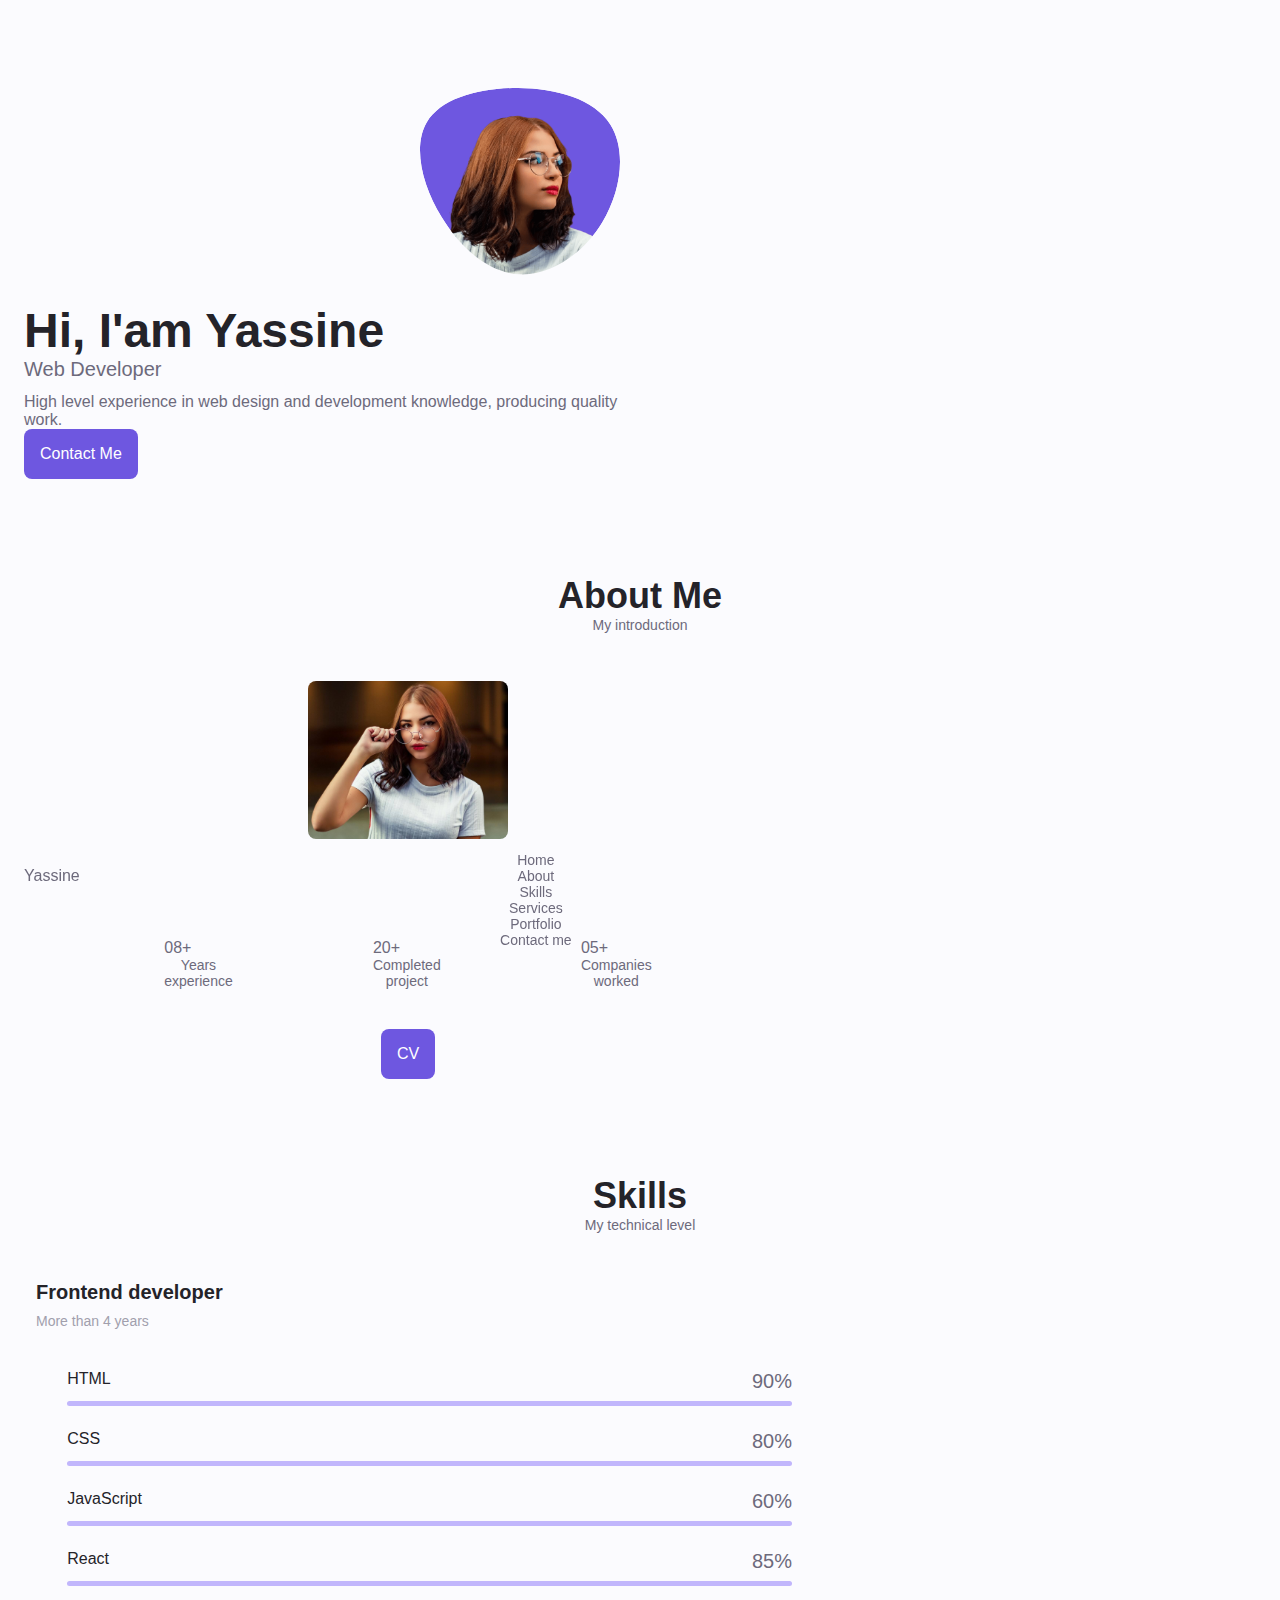
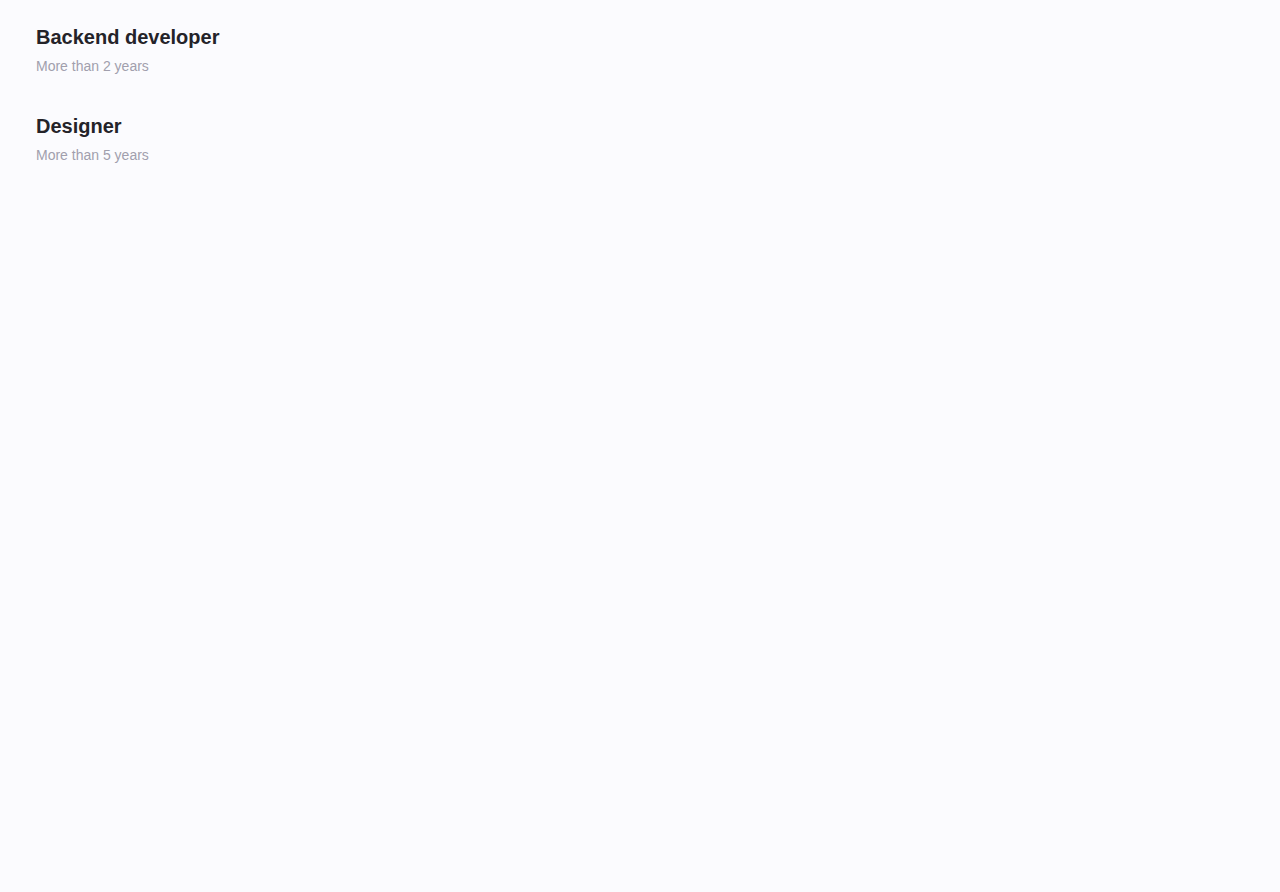
==== commit 7bd00241: "skills css html js" ====
--- a/index.html
+++ b/index.html
@@ -164,7 +164,199 @@
     </section>
 
     <!--==================== SKILLS ====================-->
-    <section class="skills section" id="skills"></section>
+    <section class="skills section" id="skills">
+      <h2 class="section__title">Skills</h2>
+      <span class="section__subtitle">My technical level</span>
+      <div class="skills__container container grid">
+        <div>
+          <!--==================== SKILLS 1  ====================-->
+          <div class="skills__content skills__open">
+            <div class="skills__header">
+              <i class="uil uil-brackets-curly skills__icon"></i>
+
+              <div>
+                <h1 class="skills__titles">Frontend developer</h1>
+                <span class="skills__subtitle">More than 4 years </span>
+              </div>
+
+              <i class="uil uil-angle-down skills__arrow"></i>
+
+            </div>
+
+
+
+
+            <div class="skills__list grid">
+              <div class="skills__data">
+                <div class="skills__titles">
+                  <h3 class="skills__name">HTML</h3>
+                  <span class="skills__number">90%</span>
+                </div>
+                <div class="skills__bar">
+                  <span class="skills__percentage skills__html"></span>
+                </div>
+              </div>
+
+              <div class="skills__data">
+                <div class="skills__titles">
+                  <h3 class="skills__name">CSS</h3>
+                  <span class="skills__number">80%</span>
+                </div>
+                <div class="skills__bar">
+                  <span class="skills__percentage skills__css"></span>
+                </div>
+              </div>
+
+              <div class="skills__data">
+                <div class="skills__titles">
+                  <h3 class="skills__name">JavaScript</h3>
+                  <span class="skills__number">60%</span>
+                </div>
+                <div class="skills__bar">
+                  <span class="skills__percentage skills__js"></span>
+                </div>
+              </div>
+
+              <div class="skills__data">
+                <div class="skills__titles">
+                  <h3 class="skills__name">React</h3>
+                  <span class="skills__number">85%</span>
+                </div>
+                <div class="skills__bar">
+                  <span class="skills__percentage skills__react"></span>
+                </div>
+              </div>
+
+            </div>
+          </div>
+          <!--==================== SKILLS 2 ====================-->
+          <div class="skills__content skills__close">
+            <div class="skills__header">
+              <i class="uil uil-server-network skills__icon"></i>
+
+              <div>
+                <h1 class="skills__titles">Backend developer</h1>
+                <span class="skills__subtitle">More than 2 years </span>
+              </div>
+
+              <i class="uil uil-angle-down skills__arrow"></i>
+
+            </div>
+
+
+
+
+            <div class="skills__list grid">
+              <div class="skills__data">
+                <div class="skills__titles">
+                  <h3 class="skills__name">PHP</h3>
+                  <span class="skills__number">80%</span>
+                </div>
+                <div class="skills__bar">
+                  <span class="skills__percentage skills__php"></span>
+                </div>
+              </div>
+
+              <div class="skills__data">
+                <div class="skills__titles">
+                  <h3 class="skills__name">Node Js</h3>
+                  <span class="skills__number">70%</span>
+                </div>
+                <div class="skills__bar">
+                  <span class="skills__percentage skills__node"></span>
+                </div>
+              </div>
+
+              <div class="skills__data">
+                <div class="skills__titles">
+                  <h3 class="skills__name">Firebase</h3>
+                  <span class="skills__number">90%</span>
+                </div>
+                <div class="skills__bar">
+                  <span class="skills__percentage skills__firebase"></span>
+                </div>
+              </div>
+
+              <div class="skills__data">
+                <div class="skills__titles">
+                  <h3 class="skills__name">Python</h3>
+                  <span class="skills__number">55%</span>
+                </div>
+                <div class="skills__bar">
+                  <span class="skills__percentage skills__python"></span>
+                </div>
+              </div>
+
+            </div>
+          </div>
+
+        </div>
+        <div>
+          <!--==================== SKILLS 3  ====================-->
+          <div class="skills__content skills__close">
+            <div class="skills__header">
+              <i class="uil uil-swatchbook skills__icon"></i>
+
+              <div>
+                <h1 class="skills__titles">Designer</h1>
+                <span class="skills__subtitle">More than 5 years </span>
+              </div>
+
+              <i class="uil uil-angle-down skills__arrow"></i>
+
+            </div>
+
+
+
+
+            <div class="skills__list grid">
+              <div class="skills__data">
+                <div class="skills__titles">
+                  <h3 class="skills__name">Figma</h3>
+                  <span class="skills__number">90%</span>
+                </div>
+                <div class="skills__bar">
+                  <span class="skills__percentage skills__figma"></span>
+                </div>
+              </div>
+
+              <div class="skills__data">
+                <div class="skills__titles">
+                  <h3 class="skills__name">Sketch</h3>
+                  <span class="skills__number">85%</span>
+                </div>
+                <div class="skills__bar">
+                  <span class="skills__percentage skills__sketch"></span>
+                </div>
+              </div>
+
+              <div class="skills__data">
+                <div class="skills__titles">
+                  <h3 class="skills__name">Photoshop</h3>
+                  <span class="skills__number">85%</span>
+                </div>
+                <div class="skills__bar">
+                  <span class="skills__percentage skills__photoshop"></span>
+                </div>
+              </div>
+
+
+
+            </div>
+          </div>
+
+        </div>
+
+
+
+
+      </div>
+
+
+
+
+      </div>
+    </section>
 
     <!--==================== QUALIFICATION ====================-->
     <section class="qualification section"></section>
--- a/src/style/style.css
+++ b/src/style/style.css
@@ -25,7 +25,7 @@
   --scroll-thumb-color: hsl(var(--hue-color), 12%, 80%);
 
   /*========== Font and typography ==========*/
-  --body-font: 'Poppins', sans-serif;
+  --body-font: '', sans-serif;
 
   /* .5rem = 8px, 1rem = 16px, 1.5rem = 24px ... */
   --big-font-size: 2rem;
@@ -409,6 +409,110 @@
 
 
 /*==================== SKILLS ====================*/
+.skills__container{ 
+  row-gap: 0;
+
+}
+.skills__header{ 
+  display: flex;
+  align-items: center;
+  margin-bottom: var(--mb-2-5);
+  cursor: pointer;
+}
+.skill__icon,
+.skills__arrow{
+  font-size:  2rem;;
+  color:var(--first-color) ;
+}
+.skills__icon{ 
+  margin-right: var(--mb-0-75);
+
+}
+.skills__titles{ 
+  font-size: var(--h3-font-size);
+}
+.skills__subtitle{
+  font-size: var(--small-font-size);
+  color: var(--text-color-light);
+
+}
+.skills__arromw{
+  margin-left: auto;
+  transition: .4s;
+
+}
+.skills__list{
+  row-gap: 1.5rem ;
+  padding-left: 2.7rem;
+
+}
+.skills__titles{
+  display: flex;
+  justify-content: space-between;
+  margin-bottom: var(--mb-0-5);
+}
+.skills__name{
+  font-size: var(--normal-font-size);
+  font-weight: var(--font-medium);
+}
+.skills__bar,
+.skills_percentage{
+  height: 5px;
+  border-radius: .25rem;
+}
+.skills__bar{
+  background-color: var(--first-color-lighter);
+}
+.skills_percentage{
+  display: block;
+  background-color: var(--first-color);
+
+}
+.skills__html{
+  width: 90%;
+}
+.skills__css{
+  width: 80%;
+}
+.skills__js{
+  width: 60%;
+}
+.skills__php{
+  width: 80%;
+}
+.skills__node{
+  width: 70%;
+}
+
+.skills__firebase{
+  width: 90%;
+}
+
+.skills__python{
+  width: 55%;
+}
+.skills__figma{
+  width: 90px;
+}
+.skills__sketch{
+  width: 85%;
+}
+.skills__photoshop{
+  width: 85%;
+}
+.skills__close .skills__list{
+  height: 0;
+  overflow: hidden;
+}
+.skills__open .skills__list{
+  height: max-content;
+  margin-bottom: var(--mb-2-5);
+
+}
+.skills__open .skills__arrow{
+  transform: rotate(-180deg);
+}
+
 
 
 /*==================== QUALIFICATION ====================*/
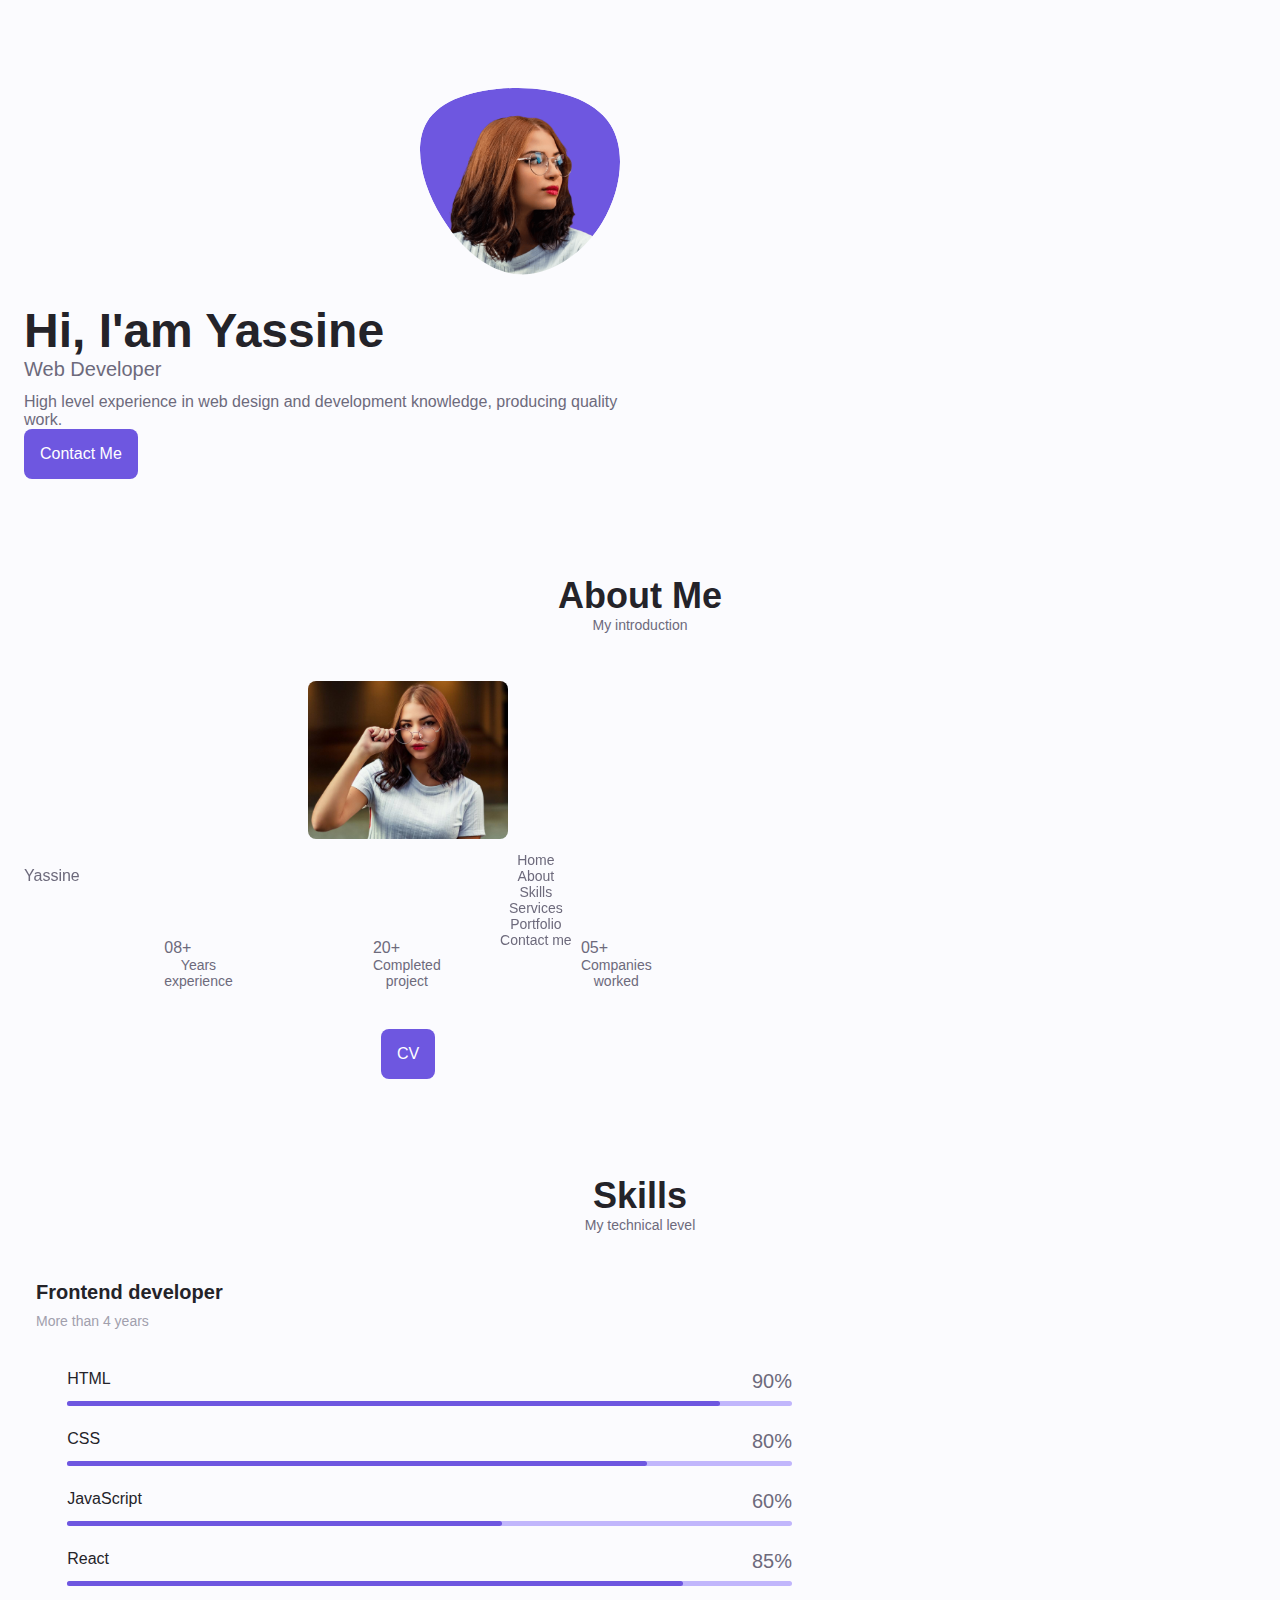
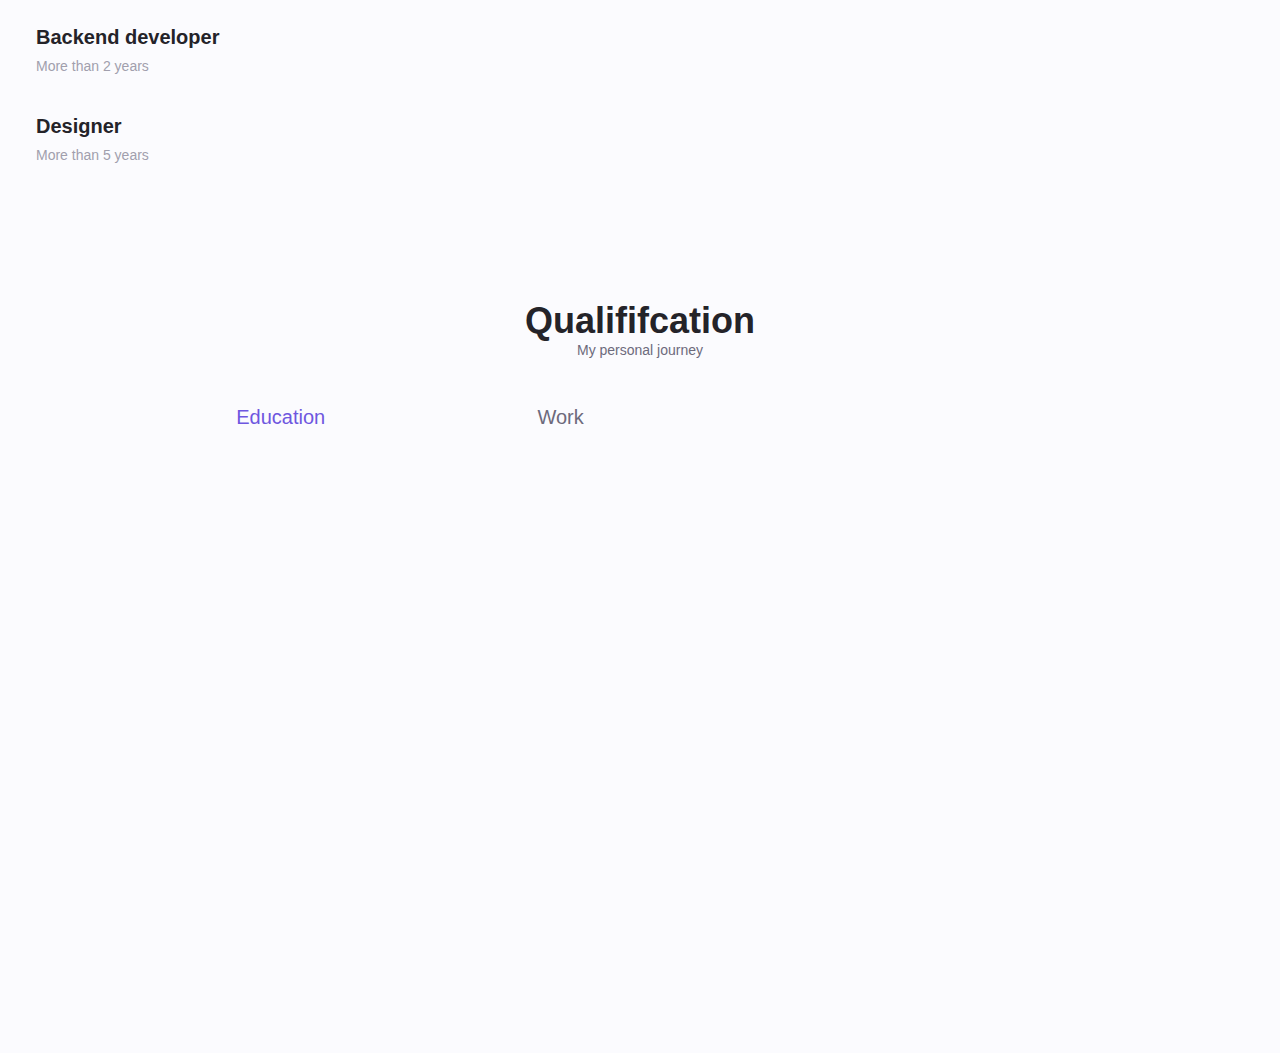
==== commit 74cfb521: "qualification css html js" ====
--- a/index.html
+++ b/index.html
@@ -59,7 +59,7 @@
       </div>
       <div class="nav__btns">
         <div class="nav__toggle" id="nav-toggle">
-          <i class="uil uil-apps nav__icon"></i>
+          <i class="uil uil-apps  "></i>
         </div>
       </div>
     </nav>
@@ -193,7 +193,7 @@
                   <span class="skills__number">90%</span>
                 </div>
                 <div class="skills__bar">
-                  <span class="skills__percentage skills__html"></span>
+                  <span class="skills__percentage skills__html "></span>
                 </div>
               </div>
 
@@ -359,7 +359,183 @@
     </section>
 
     <!--==================== QUALIFICATION ====================-->
-    <section class="qualification section"></section>
+    <section class="qualification section">
+      <h2 class="section__title">Qualififcation </h2>
+      <span class="section__subtitle">My personal journey</span>
+      <div class="qualification__container container">
+        <div class="qualification__tabs">
+          <div class="qualification__button button--flex qualification__active" data-target="#education">
+            <i class="uil uil-graduation-cap qualification__icon"></i>
+            Education
+
+          </div>
+
+          <div class="qualification__button button--flex"data-target='#work'>
+            <i class="uil uil-briefcase-alt qualification__icon"></i>
+            Work
+
+          </div>
+
+        </div>
+
+        <div class="qualification__section">
+          <!--==================== QUALIFICATION CONTENT 1  ====================-->
+          <div class="qualification__content qualification__active" data-content id="education">
+            <!--==================== QUALIFICATION 1   ====================-->
+            <div class="qualification__data">
+              <div>
+                <h3 class="qualification__title">Computer Enginner</h3>
+                <span class="qualification__subtitle">Pero-University</span>
+                <div class="qualification__calendar">
+                  <i class="uil uil-calendar-alt"></i>
+                  2009-2014
+                </div>
+              </div>
+
+              <div>
+                <span class="qualification__rounder"></span>
+                <span class="qualification__line"></span>
+              </div>
+
+            </div>
+
+            <!--==================== QUALIFICATION 2  ====================-->
+            <div class="qualification__data">
+              <div></div>
+
+              <div>
+                <span class="qualification__rounder"></span>
+                <span class="qualification__line"></span>
+              </div>
+
+              <div>
+                <h3 class="qualification__title">Web Design</h3>
+                <span class="qualification__subtitle">Spain - institute</span>
+                <div class="qualification__calendar">
+                  <i class="uil uil-calendar-alt"></i>
+                  2014-2017
+                </div>
+              </div>
+
+
+            </div>
+
+            <!--==================== QUALIFICATION 3   ====================-->
+            <div class="qualification__data">
+              <div>
+                <h3 class="qualification__title">Web Development</h3>
+                <span class="qualification__subtitle">Pero - Institute</span>
+                <div class="qualification__calendar">
+                  <i class="uil uil-calendar-alt"></i>
+                  2017-2019
+                </div>
+              </div>
+
+              <div>
+                <span class="qualification__rounder"></span>
+                <span class="qualification__line"></span>
+              </div>
+
+            </div>
+
+            <!--==================== QUALIFICATION 4  ====================-->
+            <div class="qualification__data">
+              <div></div>
+
+              <div>
+                <span class="qualification__rounder"></span>
+                <!--  <span class="qualification__line"></span> -->
+              </div>
+
+
+              <div>
+                <h3 class="qualification__title">Master in Ui/Ux</h3>
+                <span class="qualification__subtitle">Pero - Institute</span>
+                <div class="qualification__calendar">
+                  <i class="uil uil-calendar-alt"></i>
+                  2019-2021
+                </div>
+              </div>
+
+
+
+            </div>
+
+
+
+
+          </div>
+          <!--==================== QUALIFICATION CONTENT 2  ====================-->
+          <div class="qualification__content" data-content id="work">
+            <!--==================== QUALIFICATION 1   ====================-->
+            <div class="qualification__data">
+              <div>
+                <h3 class="qualification__title">Software Enginner</h3>
+                <span class="qualification__subtitle">Microsoft - Pero</span>
+                <div class="qualification__calendar">
+                  <i class="uil uil-calendar-alt"></i>
+                  2016-2018
+                </div>
+              </div>
+
+              <div>
+                <span class="qualification__rounder"></span>
+                <span class="qualification__line"></span>
+              </div>
+
+            </div>
+
+            <!--==================== QUALIFICATION 2  ====================-->
+            <div class="qualification__data">
+              <div></div>
+
+              <div>
+                <span class="qualification__rounder"></span>
+                <span class="qualification__line"></span>
+              </div>
+
+              <div>
+                <h3 class="qualification__title">Frontend Developer</h3>
+                <span class="qualification__subtitle">Apple Inc - Spain </span>
+                <div class="qualification__calendar">
+                  <i class="uil uil-calendar-alt"></i>
+                  2018-2020
+                </div>
+              </div>
+
+
+            </div>
+
+            <!--==================== QUALIFICATION 3   ====================-->
+            <div class="qualification__data">
+              <div>
+                <h3 class="qualification__title">Ui Designer</h3>
+                <span class="qualification__subtitle">Figma - Spain</span>
+                <div class="qualification__calendar">
+                  <i class="uil uil-calendar-alt"></i>
+                  2017-2019
+                </div>
+              </div>
+
+              <div>
+                <span class="qualification__rounder"></span>
+                <!-- <span class="qualification__line"></span> -->
+              </div>
+
+            </div>
+
+
+
+
+
+          </div>
+
+        </div>
+
+      </div>
+
+
+    </section>
 
     <!--==================== SERVICES ====================-->
     <section class="services section" id="services"></section>
--- a/src/style/style.css
+++ b/src/style/style.css
@@ -180,7 +180,7 @@
 
 }
 
-.new__toggle {
+.nav__toggle {
   font-size: 1.1rem;
   cursor: pointer;
 
@@ -193,7 +193,7 @@
 @media screen and (max-width:767px) {
   .nav__menu {
     position: fixed;
-    bottom: 0;
+    bottom: -100%;
     left: 0;
     width: 100px;
     background-color: var(--body-color);
@@ -316,7 +316,7 @@
 }
 
 .home__scroll {
-  display:none;
+  display: none;
 }
 
 .home__scroll-button {
@@ -352,17 +352,20 @@
   border-radius: .5rem;
   font-weight: var(--font-medium);
 }
-.button:hover{
+
+.button:hover {
   background-color: var(--first-color);
 
 }
-.button-icon{ 
+
+.button-icon {
   font-size: 1.25rem;
   margin-left: var(--mb-0-5);
-transition: .3s;
-
-}
-.button--flex{ 
+  transition: .3s;
+
+}
+
+.button--flex {
   display: inline-flex;
   align-items: center;
 
@@ -370,152 +373,265 @@
 
 
 /*==================== ABOUT ====================*/
-.about__img{ 
+.about__img {
   width: 200px;
   border-radius: .5rem;
   justify-self: center;
   align-self: center;
 }
-.about__description{
+
+.about__description {
   text-align: center;
-  margin-bottom: var(--mb-2-5); 
-}
-.about__info{ 
+  margin-bottom: var(--mb-2-5);
+}
+
+.about__info {
   display: flex;
-   justify-content: space-evenly;
-    margin-bottom: var(--mb-2-5);
-     
-}
-.about__info-title{ 
+  justify-content: space-evenly;
+  margin-bottom: var(--mb-2-5);
+
+}
+
+.about__info-title {
   font-size: var(--h2-font-size);
   font-weight: var(--font-semi-bold);
 }
-.about__info-name{ 
+
+.about__info-name {
   font-size: var(--small-font-size);
-   
-}
+
+}
+
 .about__info-title,
-.about__info-name
-{
+.about__info-name {
   display: block;
-   text-align: center; 
-   
-
-  }
-  .about__buttons{ 
-    display: flex;
-    justify-content: center;
-  }
+  text-align: center;
+
+
+}
+
+.about__buttons {
+  display: flex;
+  justify-content: center;
+}
 
 
 /*==================== SKILLS ====================*/
-.skills__container{ 
+.skills__container {
   row-gap: 0;
 
 }
-.skills__header{ 
+
+.skills__header {
   display: flex;
   align-items: center;
   margin-bottom: var(--mb-2-5);
   cursor: pointer;
 }
-.skill__icon,
-.skills__arrow{
-  font-size:  2rem;;
-  color:var(--first-color) ;
-}
-.skills__icon{ 
+
+.skills__icon,
+.skills__arrow {
+  font-size: 2rem;
+  color: var(--first-color);
+}
+
+.skills__icon{
   margin-right: var(--mb-0-75);
 
 }
-.skills__titles{ 
+
+.skills__titles {
   font-size: var(--h3-font-size);
 }
-.skills__subtitle{
+
+.skills__subtitle {
   font-size: var(--small-font-size);
   color: var(--text-color-light);
 
 }
-.skills__arromw{
+
+.skills__arrow {
   margin-left: auto;
   transition: .4s;
 
 }
-.skills__list{
-  row-gap: 1.5rem ;
+
+.skills__list {
+  row-gap: 1.5rem;
   padding-left: 2.7rem;
 
 }
-.skills__titles{
+
+.skills__titles {
   display: flex;
   justify-content: space-between;
   margin-bottom: var(--mb-0-5);
 }
-.skills__name{
+
+.skills__name {
   font-size: var(--normal-font-size);
   font-weight: var(--font-medium);
 }
+
 .skills__bar,
-.skills_percentage{
+.skills__percentage {
   height: 5px;
   border-radius: .25rem;
 }
-.skills__bar{
+
+.skills__bar {
   background-color: var(--first-color-lighter);
 }
-.skills_percentage{
+
+.skills__percentage {
   display: block;
   background-color: var(--first-color);
 
 }
-.skills__html{
+
+.skills__html {
   width: 90%;
 }
-.skills__css{
+
+.skills__css {
   width: 80%;
 }
-.skills__js{
+
+.skills__js {
   width: 60%;
 }
-.skills__php{
+
+.skills__php {
   width: 80%;
 }
-.skills__node{
+.skills__react {
+  width: 85%;
+}
+
+.skills__node {
   width: 70%;
 }
 
-.skills__firebase{
+.skills__firebase {
   width: 90%;
 }
 
-.skills__python{
+.skills__python {
   width: 55%;
 }
-.skills__figma{
-  width: 90px;
-}
-.skills__sketch{
+
+.skills__figma {
+  width: 90%;
+}
+
+.skills__sketch {
   width: 85%;
 }
-.skills__photoshop{
+
+.skills__photoshop {
   width: 85%;
 }
-.skills__close .skills__list{
+
+.skills__close .skills__list {
   height: 0;
   overflow: hidden;
 }
-.skills__open .skills__list{
+
+.skills__open .skills__list {
   height: max-content;
   margin-bottom: var(--mb-2-5);
 
 }
-.skills__open .skills__arrow{
+
+.skills__open .skills__arrow {
   transform: rotate(-180deg);
 }
 
 
 
 /*==================== QUALIFICATION ====================*/
+
+.qualification__tabs {
+  display: flex;
+  justify-content: space-evenly;
+  margin-bottom: var(--mb-2);
+
+
+}
+
+.qualification__button {
+  font-size: var(--h3-font-size);
+  font-weight: var(--font-medium);
+  cursor: pointer;
+}
+
+.qualification__button:hover {
+  color: var(--first-color);
+}
+
+.qualification__icon {
+  font-size: 1.8rem;
+  margin-right: var(--mb-0-25);
+}
+
+.qualification__data {
+  display: grid;
+  grid-template-columns: 1fr max-content 1fr;
+  column-gap: 1.5rem;
+
+}
+
+.qualification__title {
+  font-size: var(--normal-font-size);
+  font-weight: var(--font-medium);
+
+}
+
+.qualification__subtitle {
+  display: inline-block;
+  font-size: var(--small-font-size);
+  margin-bottom: var(--mb-1);
+}
+
+.qualification__calendar {
+  font-size: var(--small-font-size);
+  color: var(--text-color-light);
+
+}
+
+.qualification__rounder {
+  display: inline-block;
+  width: 13px;
+  height: 13px;
+  background-color: var(--first-color);
+  border-radius: 50%;
+}
+
+.qualification__line {
+  display: block;
+  width: 1px;
+  height: 100%;
+  background-color: var(--first-color);
+  transform: translate(6px, -7px);
+
+
+}
+
+.qualification [data-content]{
+  display: none;
+}
+.qualification__active [data-content]{
+  display: block;
+
+}
+
+.qualification__button.qualification__active{
+  color: var(--first-color);
+}
+
+
+
+
 
 
 /*==================== SERVICES ====================*/
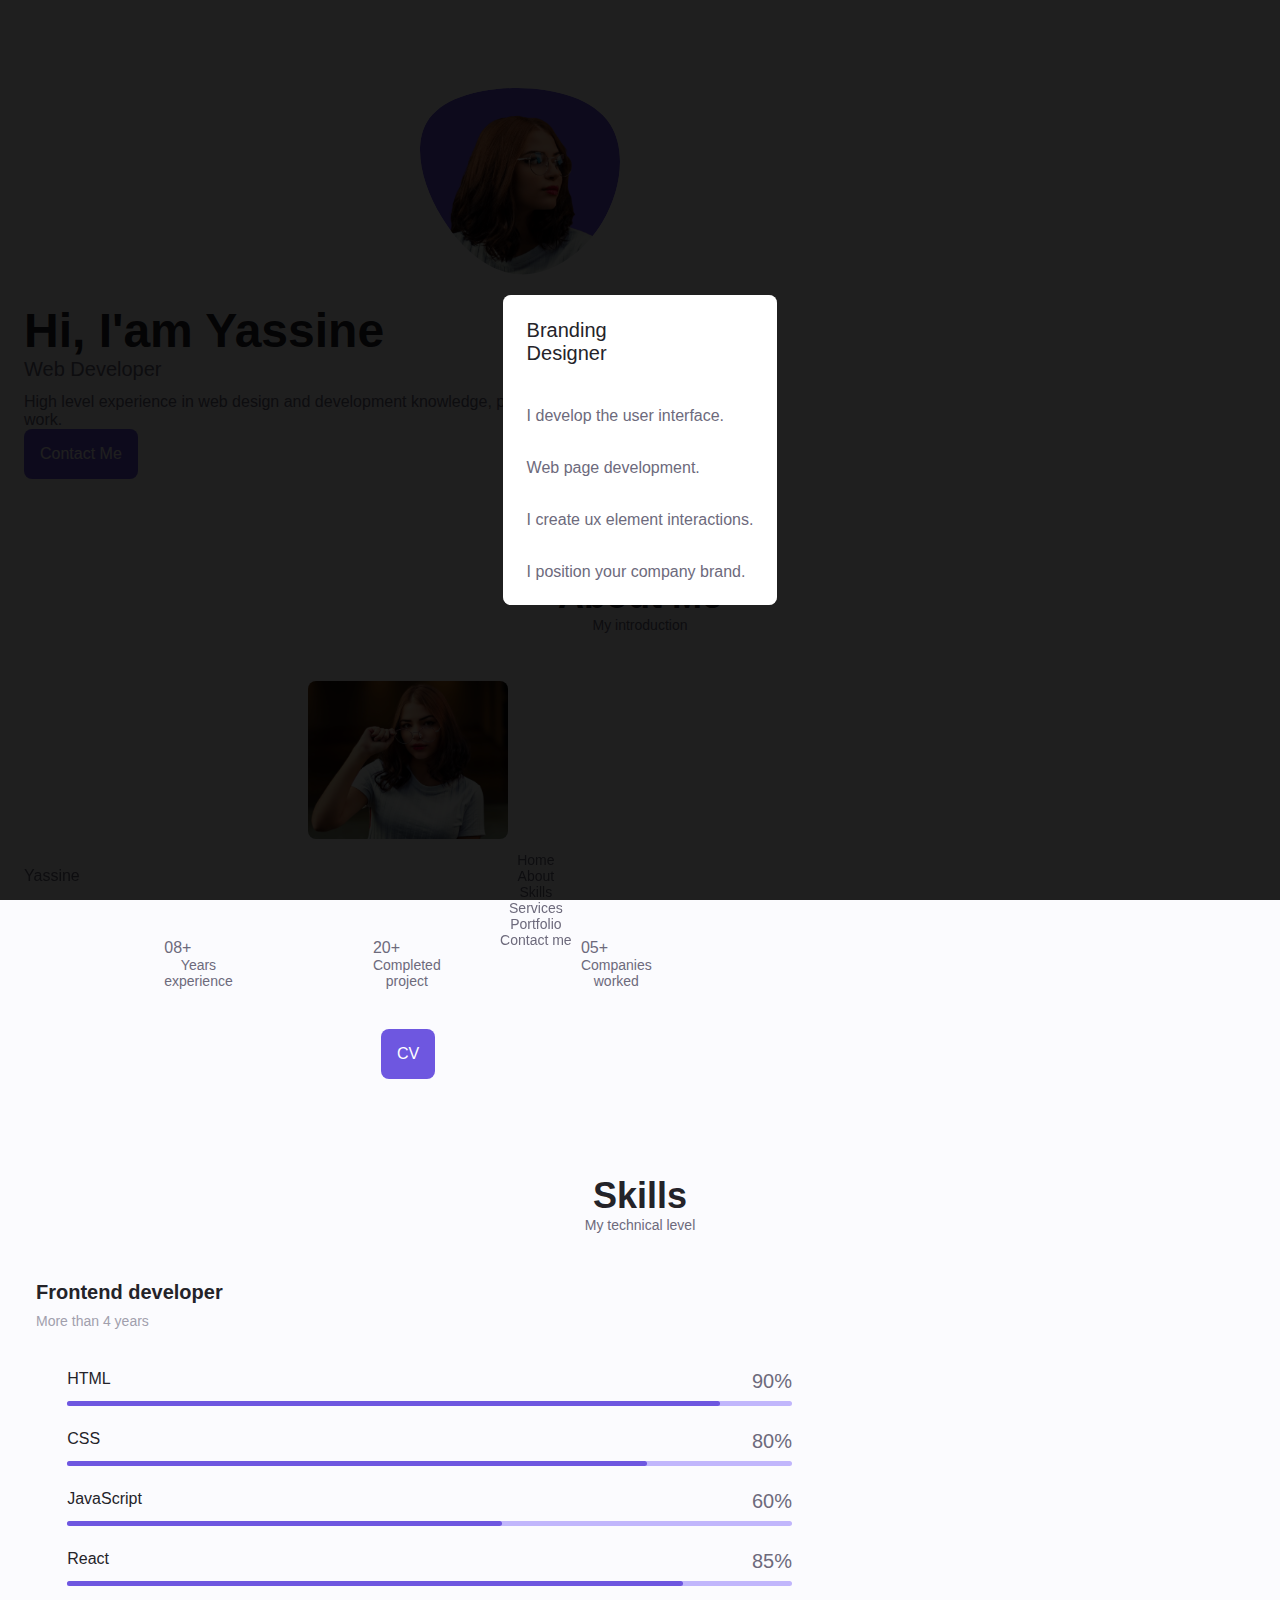
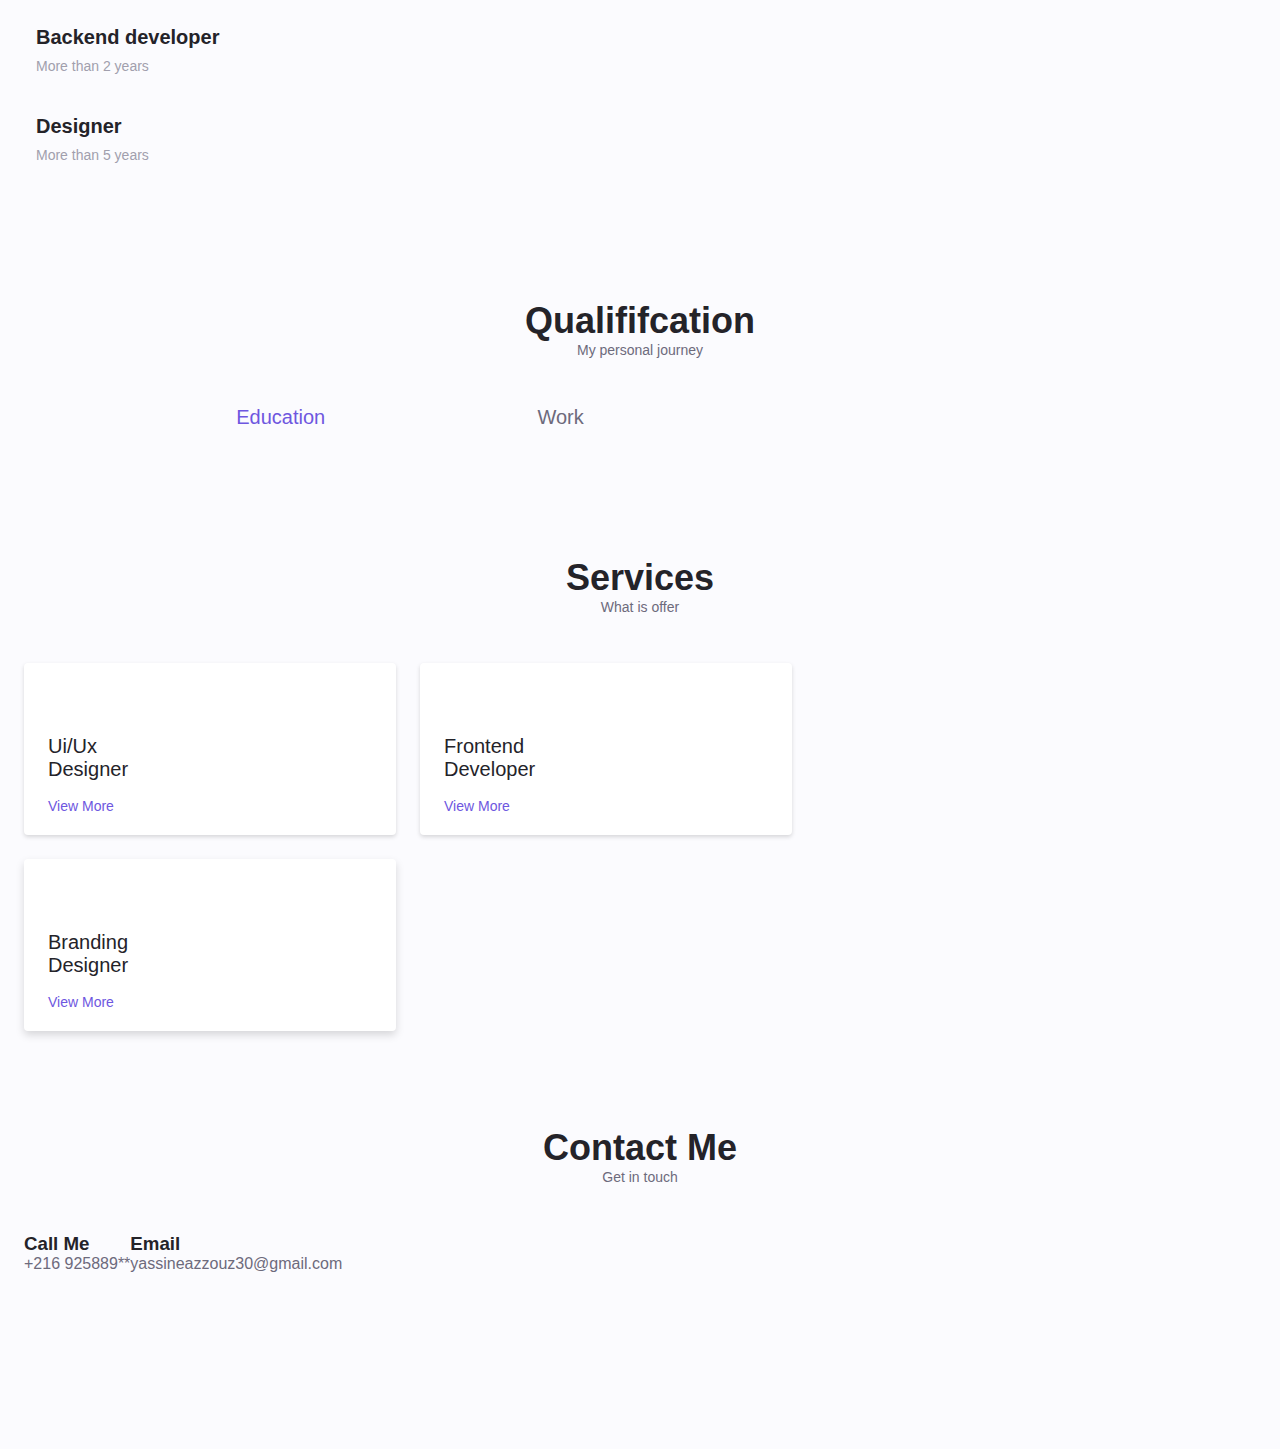
==== commit 1da24d17: "skills css html js" ====
--- a/index.html
+++ b/index.html
@@ -538,19 +538,184 @@
     </section>
 
     <!--==================== SERVICES ====================-->
-    <section class="services section" id="services"></section>
-
-    <!--==================== PORTFOLIO ====================-->
-    <section class="portfolio section" id="portfolio"></section>
-
-    <!--==================== PROJECT IN MIND ====================-->
-    <section class="project section"></section>
-
-    <!--==================== TESTIMONIAL ====================-->
-    <section class="testimonial section"></section>
+    <section class="services section" id="services">
+      <h2 class="section__title">Services</h2>
+      <span class="section__subtitle">What is offer</span>
+
+      <div class="services__container container grid">
+         <!--==================== SERVICES 1 ====================-->
+        <div class="services__content">
+          <div>
+            <i class="uil uil-web-grid services__icon" ></i>
+            <h3 class="services__title">Ui/Ux <br> Designer </h3>
+          </div>
+          
+          <span class="button button--flex button--small button--link services__button">
+            View More
+            <i class="uil uil-arrow-right button__icon"></i>
+          </span>
+          <div class="services__modal">
+            <div class="services__modal-content">
+              <h4 class="services__modal-title">Ui/Ux <br> Designer </h4>
+              <i class="uil uil-times services__modal-close"></i>
+
+              <ul class="services__modal-services grid">
+                <li class="services__modal-services">
+                  <i class="uil uil-check-circle se services__modal-icon"></i>
+                  <p>I develop the user interface.</p>
+                </li>
+
+                <li class="services__modal-services">
+                  <i class="uil uil-check-circle se services__modal-icon"></i>
+                  <p>Web page development.</p>
+                </li>
+
+                <li class="services__modal-services">
+                  <i class="uil uil-check-circle se services__modal-icon"></i>
+                  <p>I create ux element interactions.</p>
+                </li>
+
+                <li class="services__modal-services">
+                  <i class="uil uil-check-circle se services__modal-icon"></i>
+                  <p>I position your company brand.</p>
+                </li>
+
+              </ul>
+              
+            </div>
+          </div>
+
+        </div>
+
+         <!--==================== SERVICES 2 ====================-->
+         <div class="services__content">
+          <div>
+            <i class="uil uil-arrow services__icon"></i>
+            <h3 class="services__title">Frontend<br> Developer </h3>
+          </div>
+          
+          <span class="button button--flex button--small button--link services__button">
+            View More
+            <i class="uil uil-arrow-right button__icon"></i>
+          </span>
+          <div class="services__modal">
+            <div class="services__modal-content">
+              <h4 class="services__modal-title">Frontend<br> Developer  </h4>
+              <i class="uil uil-times services__modal-close"></i>
+
+              <ul class="services__modal-services grid">
+                <li class="services__modal-services">
+                  <i class="uil uil-check-circle se services__modal-icon"></i>
+                  <p>I develop the user interface.</p>
+                </li>
+
+                <li class="services__modal-services">
+                  <i class="uil uil-check-circle se services__modal-icon"></i>
+                  <p>Web page development.</p>
+                </li>
+
+                <li class="services__modal-services">
+                  <i class="uil uil-check-circle se services__modal-icon"></i>
+                  <p>I create ux element interactions.</p>
+                </li>
+
+                <li class="services__modal-services">
+                  <i class="uil uil-check-circle se services__modal-icon"></i>
+                  <p>I position your company brand.</p>
+                </li>
+
+              </ul>
+              
+            </div>
+          </div>
+
+        </div>
+
+         <!--==================== SERVICES 3 ====================-->
+         <div class="services__content">
+          <div>
+            <i class="uil uil-pen services__icon"></i>
+            <h3 class="services__title">Branding <br> Designer </h3>
+          </div>
+          
+          <span class="button button--flex button--small button--link services__button">
+            View More
+            <i class="uil uil-arrow-right button__icon"></i>
+          </span>
+          <div class="services__modal">
+            <div class="services__modal-content">
+              <h4 class="services__modal-title">Branding <br> Designer </h4>
+              <i class="uil uil-times services__modal-close"></i>
+
+              <ul class="services__modal-services grid">
+                <li class="services__modal-services">
+                  <i class="uil uil-check-circle se services__modal-icon"></i>
+                  <p>I develop the user interface.</p>
+                </li>
+
+                <li class="services__modal-services">
+                  <i class="uil uil-check-circle se services__modal-icon"></i>
+                  <p>Web page development.</p>
+                </li>
+
+                <li class="services__modal-services">
+                  <i class="uil uil-check-circle se services__modal-icon"></i>
+                  <p>I create ux element interactions.</p>
+                </li>
+
+                <li class="services__modal-services">
+                  <i class="uil uil-check-circle se services__modal-icon"></i>
+                  <p>I position your company brand.</p>
+                </li>
+
+              </ul>
+              
+            </div>
+          </div>
+
+        </div>
+
+        
+
+      </div>
+    </section>
+
+   
 
     <!--==================== CONTACT ME ====================-->
-    <section class="contact section" id="contact"></section>
+    <section class="contact section" id="contact">
+      <h2 class="section__title" id="contact">Contact Me </h2>
+      <span class="section__subtitle">Get in touch</span>
+
+
+      <div class="contact__container container grid">
+        <div>
+          <div class="contact__information">
+            <i class="uil uil-phone contact__icon"></i>
+
+            <div>
+              <h3 class="contact__title">Call Me</h3>
+              <span class="contact__subtitle">+216 925889**</span>
+            </div>
+
+            <div class="contact__information">
+              <i class="uil uil-envelope contact__icon"></i>
+  
+              <div>
+                <h3 class="contact__title">Email </h3>
+                <span class="contact__subtitle">yassineazzouz30@gmail.com</span>
+              </div>
+            </div>
+
+
+
+          </div>
+        </div>
+      </div>
+
+
+
+    </section>
   </main>
 
   <!--==================== FOOTER ====================-->
--- a/src/style/style.css
+++ b/src/style/style.css
@@ -354,7 +354,7 @@
 }
 
 .button:hover {
-  background-color: var(--first-color);
+  background-color: var(--first-color-alt);
 
 }
 
@@ -368,6 +368,19 @@
 .button--flex {
   display: inline-flex;
   align-items: center;
+
+}
+.button--small{
+  padding:  .75rem 1rem;
+}
+.button--link{
+  padding: 0;
+  background-color: transparent;
+  color: var(--first-color);
+}
+.button--link:hover{
+  background-color: transparent;
+  color: var(--first-color-alt);
 
 }
 
@@ -619,7 +632,7 @@
 
 .qualification [data-content]{
   display: none;
-}
+}    
 .qualification__active [data-content]{
   display: block;
 
@@ -635,21 +648,109 @@
 
 
 /*==================== SERVICES ====================*/
-
-
-/* Active Modal */
-
-
-/*==================== PORTFOLIO ====================*/
-
-
-/*==================== PROJECT IN MIND ====================*/
-
-
-/*==================== TESTIMONIAL ====================*/
+.services__container{
+gap: 1.5rem;
+grid-template-columns: repeat(2,1fr);
+
+}
+.services__content{
+  position: relative;
+  background-color: var(--container-color);
+  padding: 3.5rem .5rem 1.25rem 1.5rem  ;
+  border-radius: .25rem;
+  box-shadow: 0 2px 4px rgba(0, 0, 0, .15);
+  transition: .3s;
+}
+.services__content:hover{
+  box-shadow: 0 4px 8px rgba(0, 0, 0, .15);
+}
+.services__icon{ 
+  display: block;
+  font-size:  1.5rem;
+  color: var(--first-color);
+  margin-bottom: var(--mb-1);
+}
+.services__title{
+font-size: var(--h3-font-size);
+margin-bottom: var(--mb-1);
+font-weight: var(--font-medium);
+}
+.services__button{
+  cursor: pointer;
+  font-size: var(--small-font-size);
+}
+.services__button:hover .button__icon{
+  transform: translateX(.25rem);
+}
+.services__modal{
+  position: fixed;
+  top: 0;
+  left: 0;
+  right: 0;
+  left: 0;
+  bottom: 0;
+  background-color: rgba(0, 0, 0, .5);
+  display: flex;
+  align-items: center;
+  justify-content: center;
+  padding: 0 1rem;
+  z-index: var(--z-modal);
+  /*opacity:0;*/
+  /*visibility:hidden;*/ 
+  transition: .3s ;  
+
+}
+
+.services__modal-content{
+  position: relative;
+  background-color: var(--container-color);
+  padding: 1.5rem;
+  border-radius: .5rem;
+}
+.services__modal-services{
+  row-gap: 1rem;
+
+}
+.services__modal-service{
+  display: flex;
+}
+.services__modal-title{
+  font-size: var(--h3-font-size);
+  font-weight: var(--font-medium);
+  margin-bottom: var(--mb-1-5);
+
+}
+.services__modal-close{
+  position: absolute;
+  top: 1rem;
+  right: 1rem;
+  font-size: 1.5rem;
+  color: var(--first-color);
+  cursor: pointer;
+
+}
+.services__modal-icon{
+  color: var(--first-color);
+  margin-right: var(--mb-0-25);
+}
+/* Active Modal 
+.active-modal{
+  opacity: 1;
+  visibility: visible;
+}
+*/
+
 
 
 /*==================== CONTACT ME ====================*/
+.contact__container{
+  row-gap: 3rem;
+
+}
+.contact__information{
+  display: flex;
+  margin-bottom: var(--mb-2);
+}
 
 
 /*==================== FOOTER ====================*/
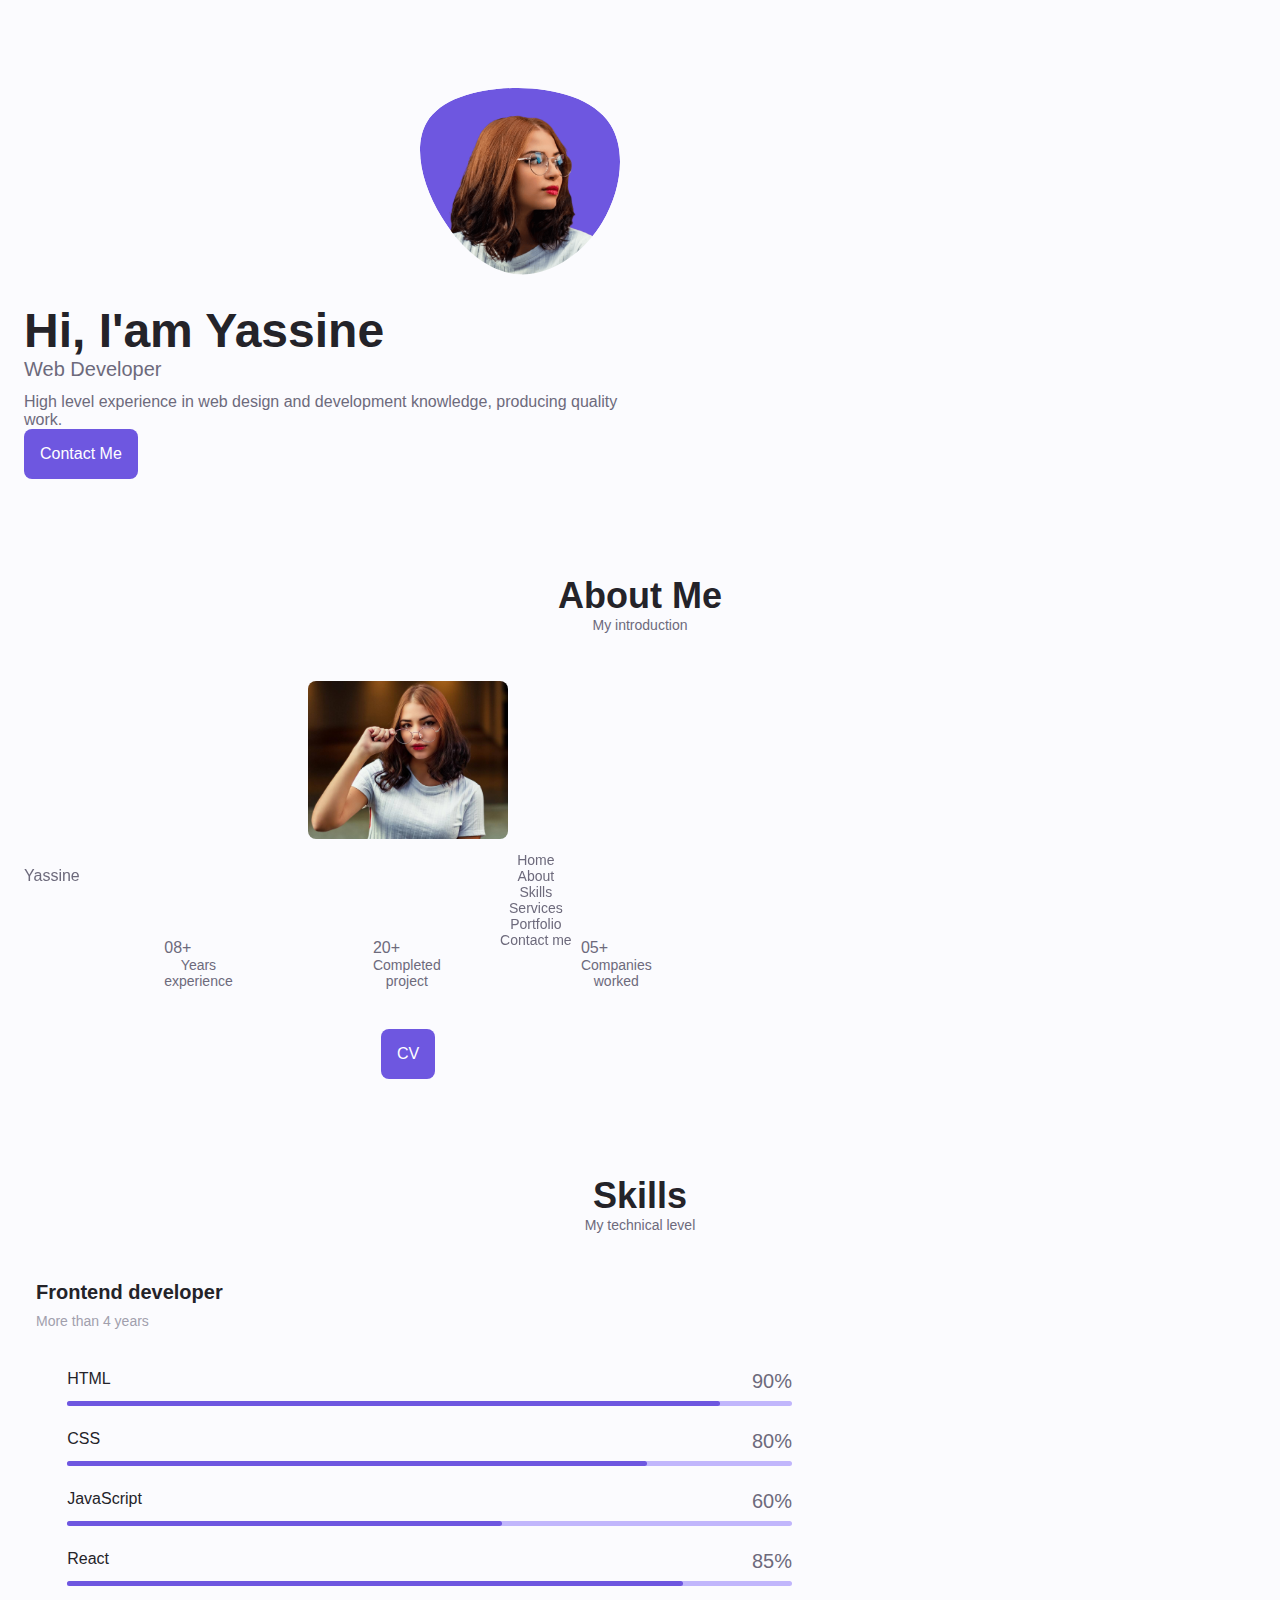
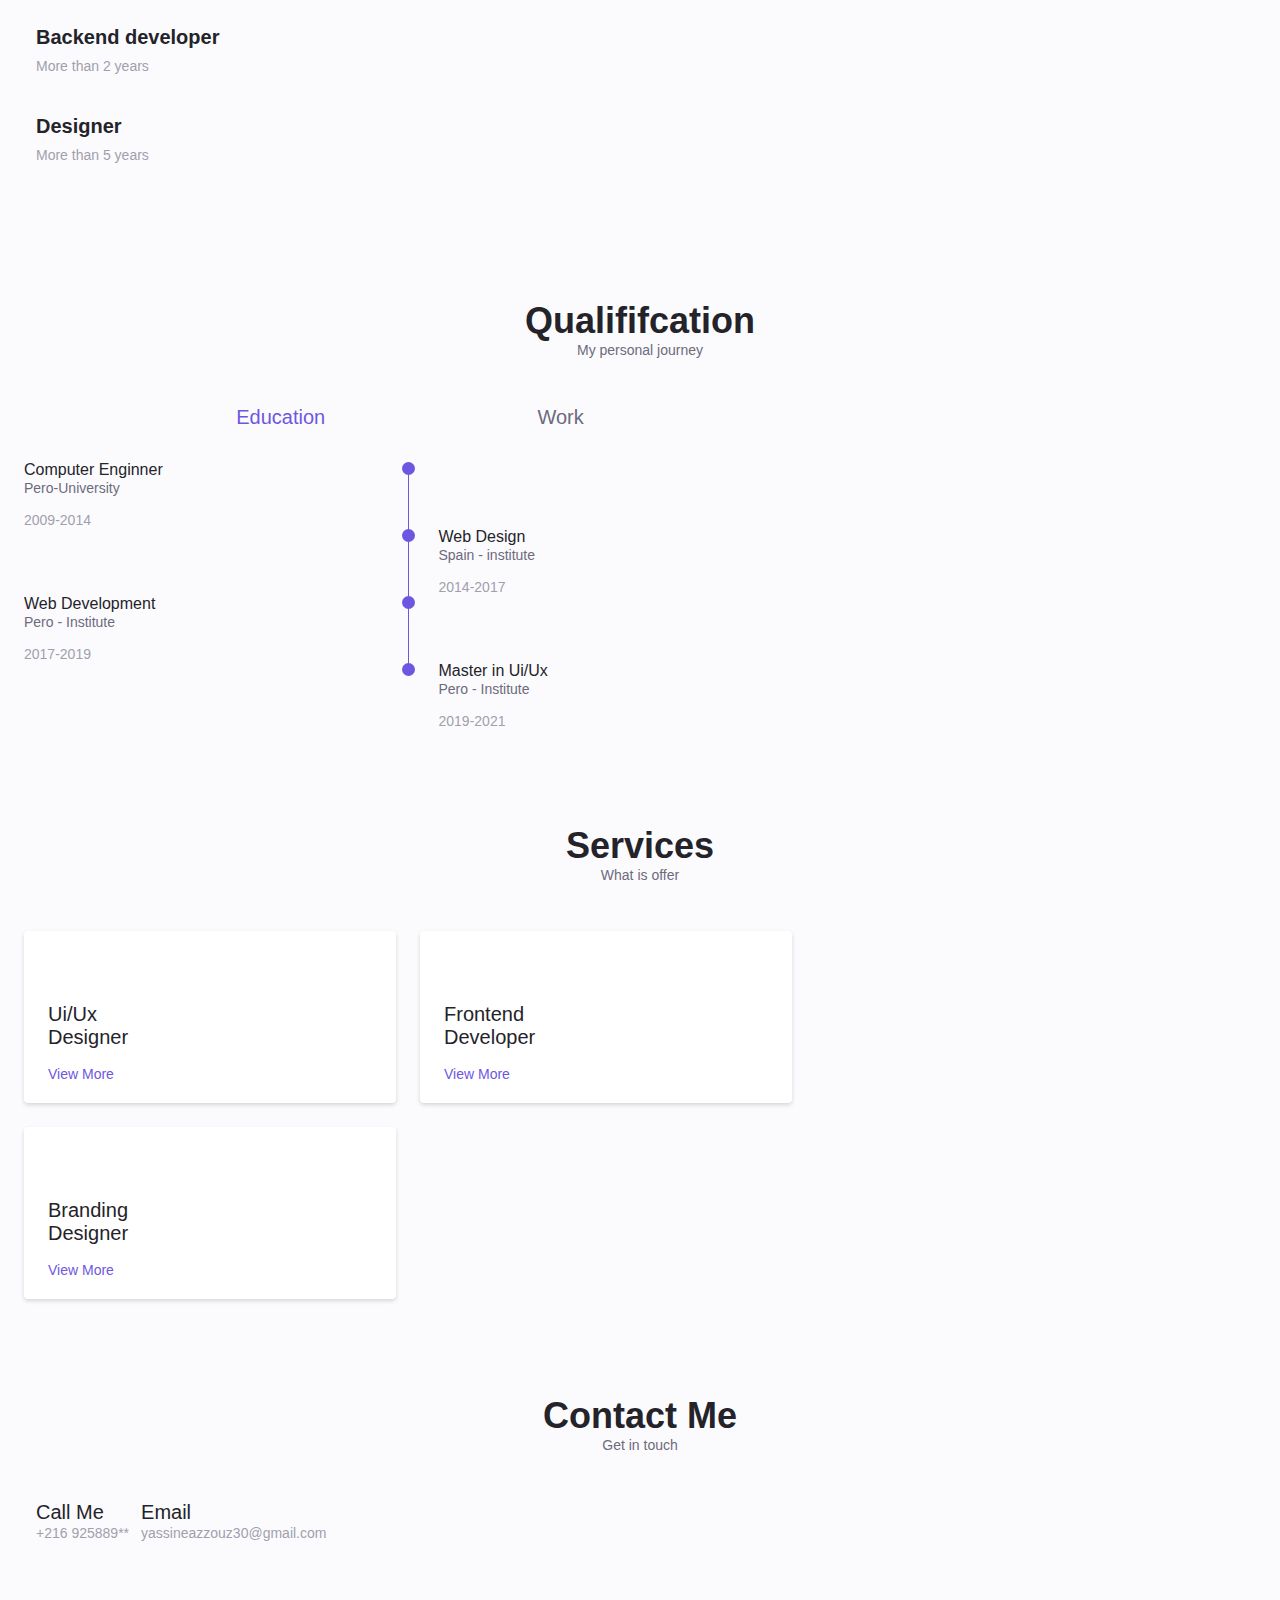
==== commit 0b592fa5: "repaired qualification and services" ====
--- a/index.html
+++ b/index.html
@@ -364,7 +364,7 @@
       <span class="section__subtitle">My personal journey</span>
       <div class="qualification__container container">
         <div class="qualification__tabs">
-          <div class="qualification__button button--flex qualification__active" data-target="#education">
+          <div class="qualification__button button--flex qualification__active" data-target='#education'>
             <i class="uil uil-graduation-cap qualification__icon"></i>
             Education
 
--- a/src/style/style.css
+++ b/src/style/style.css
@@ -370,15 +370,18 @@
   align-items: center;
 
 }
-.button--small{
-  padding:  .75rem 1rem;
-}
-.button--link{
+
+.button--small {
+  padding: .75rem 1rem;
+}
+
+.button--link {
   padding: 0;
   background-color: transparent;
   color: var(--first-color);
 }
-.button--link:hover{
+
+.button--link:hover {
   background-color: transparent;
   color: var(--first-color-alt);
 
@@ -448,7 +451,7 @@
   color: var(--first-color);
 }
 
-.skills__icon{
+.skills__icon {
   margin-right: var(--mb-0-75);
 
 }
@@ -517,6 +520,7 @@
 .skills__php {
   width: 80%;
 }
+
 .skills__react {
   width: 85%;
 }
@@ -630,10 +634,11 @@
 
 }
 
-.qualification [data-content]{
+.qualification [data-content] {
   display: none;
-}    
-.qualification__active [data-content]{
+}
+
+.qualification__active[data-content] {
   display: block;
 
 }
@@ -648,41 +653,49 @@
 
 
 /*==================== SERVICES ====================*/
-.services__container{
-gap: 1.5rem;
-grid-template-columns: repeat(2,1fr);
-
-}
-.services__content{
+.services__container {
+  gap: 1.5rem;
+  grid-template-columns: repeat(2, 1fr);
+
+}
+
+.services__content {
   position: relative;
   background-color: var(--container-color);
-  padding: 3.5rem .5rem 1.25rem 1.5rem  ;
+  padding: 3.5rem .5rem 1.25rem 1.5rem;
   border-radius: .25rem;
   box-shadow: 0 2px 4px rgba(0, 0, 0, .15);
   transition: .3s;
 }
-.services__content:hover{
+
+.services__content:hover {
   box-shadow: 0 4px 8px rgba(0, 0, 0, .15);
 }
-.services__icon{ 
+
+.services__icon {
   display: block;
-  font-size:  1.5rem;
+  font-size: 1.5rem;
   color: var(--first-color);
   margin-bottom: var(--mb-1);
 }
-.services__title{
-font-size: var(--h3-font-size);
-margin-bottom: var(--mb-1);
-font-weight: var(--font-medium);
-}
-.services__button{
+
+.services__title {
+  font-size: var(--h3-font-size);
+  margin-bottom: var(--mb-1);
+  font-weight: var(--font-medium);
+}
+
+.services__button {
   cursor: pointer;
   font-size: var(--small-font-size);
 }
-.services__button:hover .button__icon{
+
+.services__button:hover .button__icon {
   transform: translateX(.25rem);
 }
-.services__modal{
+
+
+.services__modal {
   position: fixed;
   top: 0;
   left: 0;
@@ -695,31 +708,35 @@
   justify-content: center;
   padding: 0 1rem;
   z-index: var(--z-modal);
-  /*opacity:0;*/
-  /*visibility:hidden;*/ 
-  transition: .3s ;  
-
-}
-
-.services__modal-content{
+  opacity:0;
+  visibility:hidden;
+  transition: .3s;
+
+}
+
+.services__modal-content {
   position: relative;
   background-color: var(--container-color);
   padding: 1.5rem;
   border-radius: .5rem;
 }
-.services__modal-services{
+
+.services__modal-services {
   row-gap: 1rem;
 
 }
-.services__modal-service{
-  display: flex;
-}
-.services__modal-title{
+
+.services__modal-service {
+  display: flex;
+}
+
+.services__modal-title {
   font-size: var(--h3-font-size);
   font-weight: var(--font-medium);
   margin-bottom: var(--mb-1-5);
 
 }
+
 .services__modal-close{
   position: absolute;
   top: 1rem;
@@ -729,27 +746,47 @@
   cursor: pointer;
 
 }
-.services__modal-icon{
+
+.services__modal-icon {
   color: var(--first-color);
   margin-right: var(--mb-0-25);
 }
-/* Active Modal 
-.active-modal{
+
+/* Active Modal */
+.active-modal {
   opacity: 1;
   visibility: visible;
 }
-*/
+
 
 
 
 /*==================== CONTACT ME ====================*/
-.contact__container{
+.contact__container {
   row-gap: 3rem;
 
 }
-.contact__information{
+
+.contact__information {
   display: flex;
   margin-bottom: var(--mb-2);
+}
+
+.contact__icon {
+  font-size: 2rem;
+  color: var(--first-color);
+  margin-right: var(--mb-0-75);
+}
+
+.contact__title {
+  font-size: var(--h3-font-size);
+  font-weight: var(--font-medium);
+
+}
+
+.contact__subtitle {
+  font-size: var(--small-font-size);
+  color: var(--text-color-light);
 }
 
 
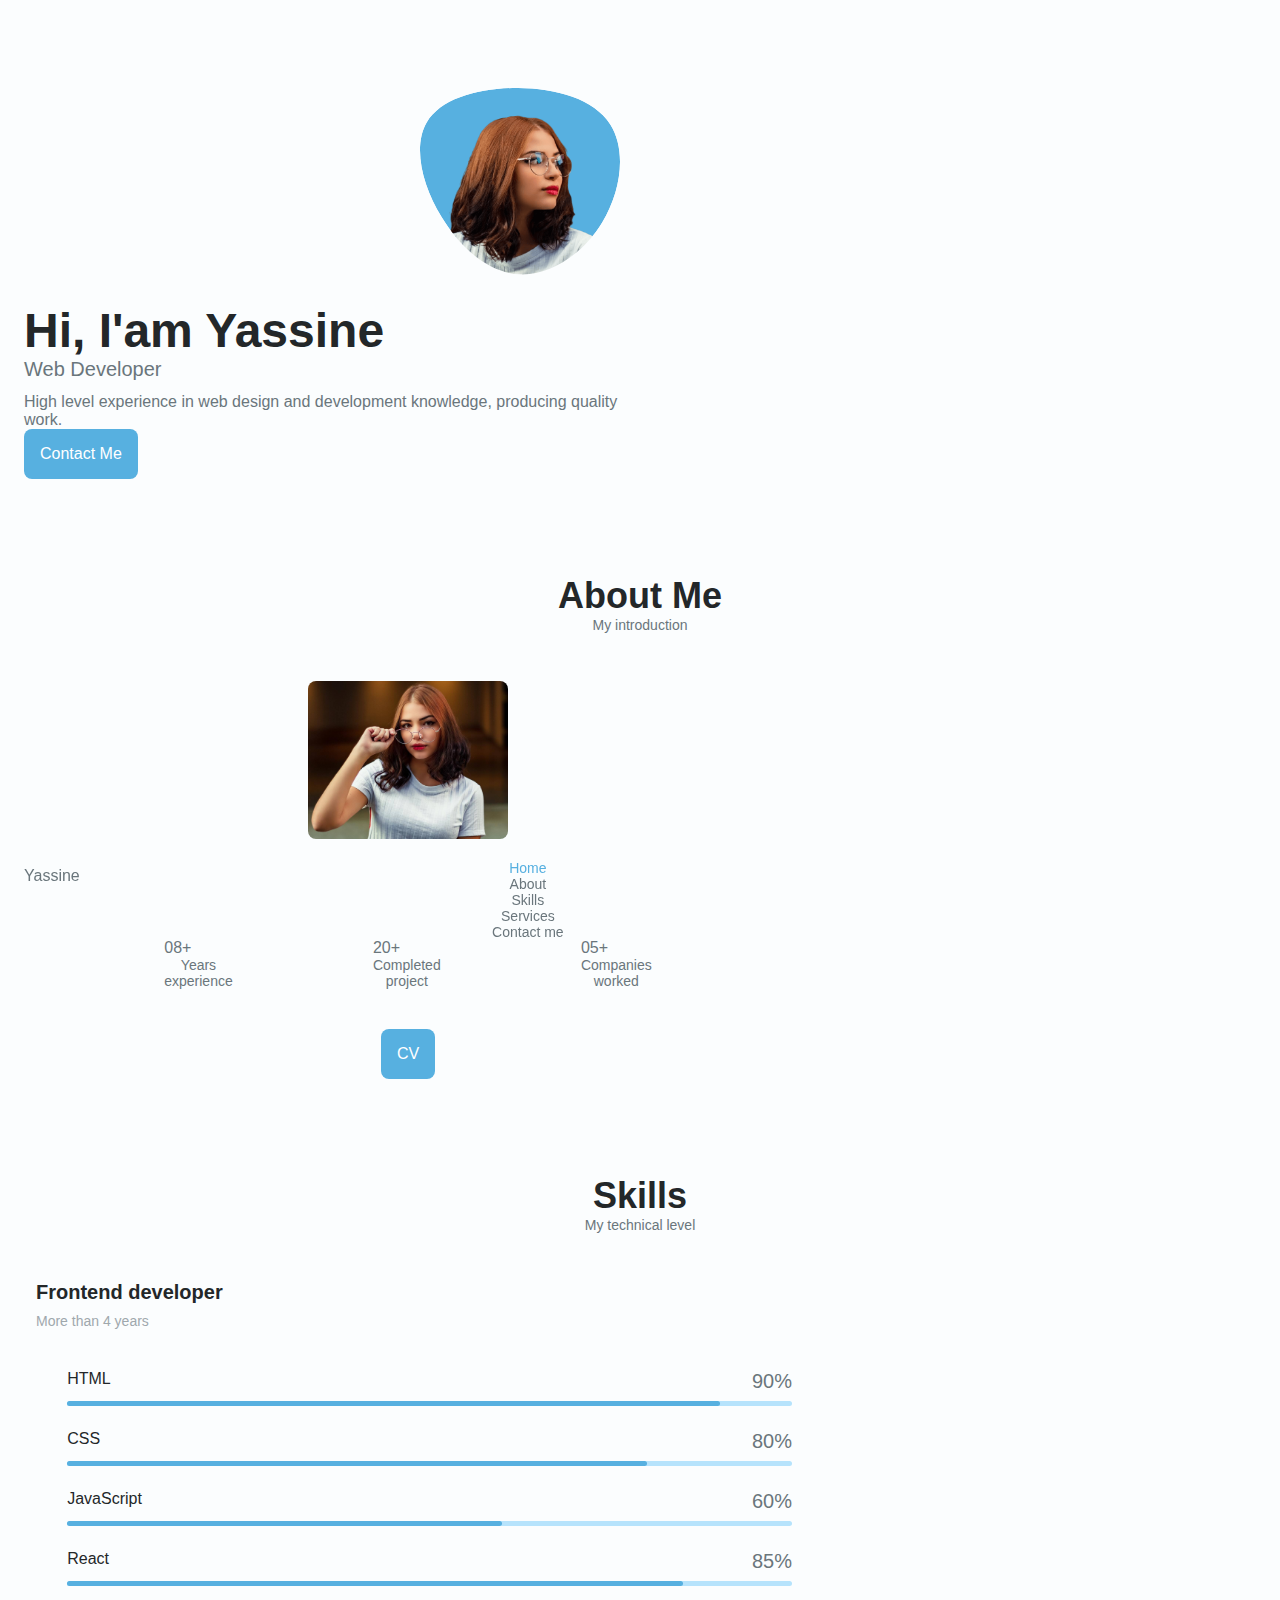
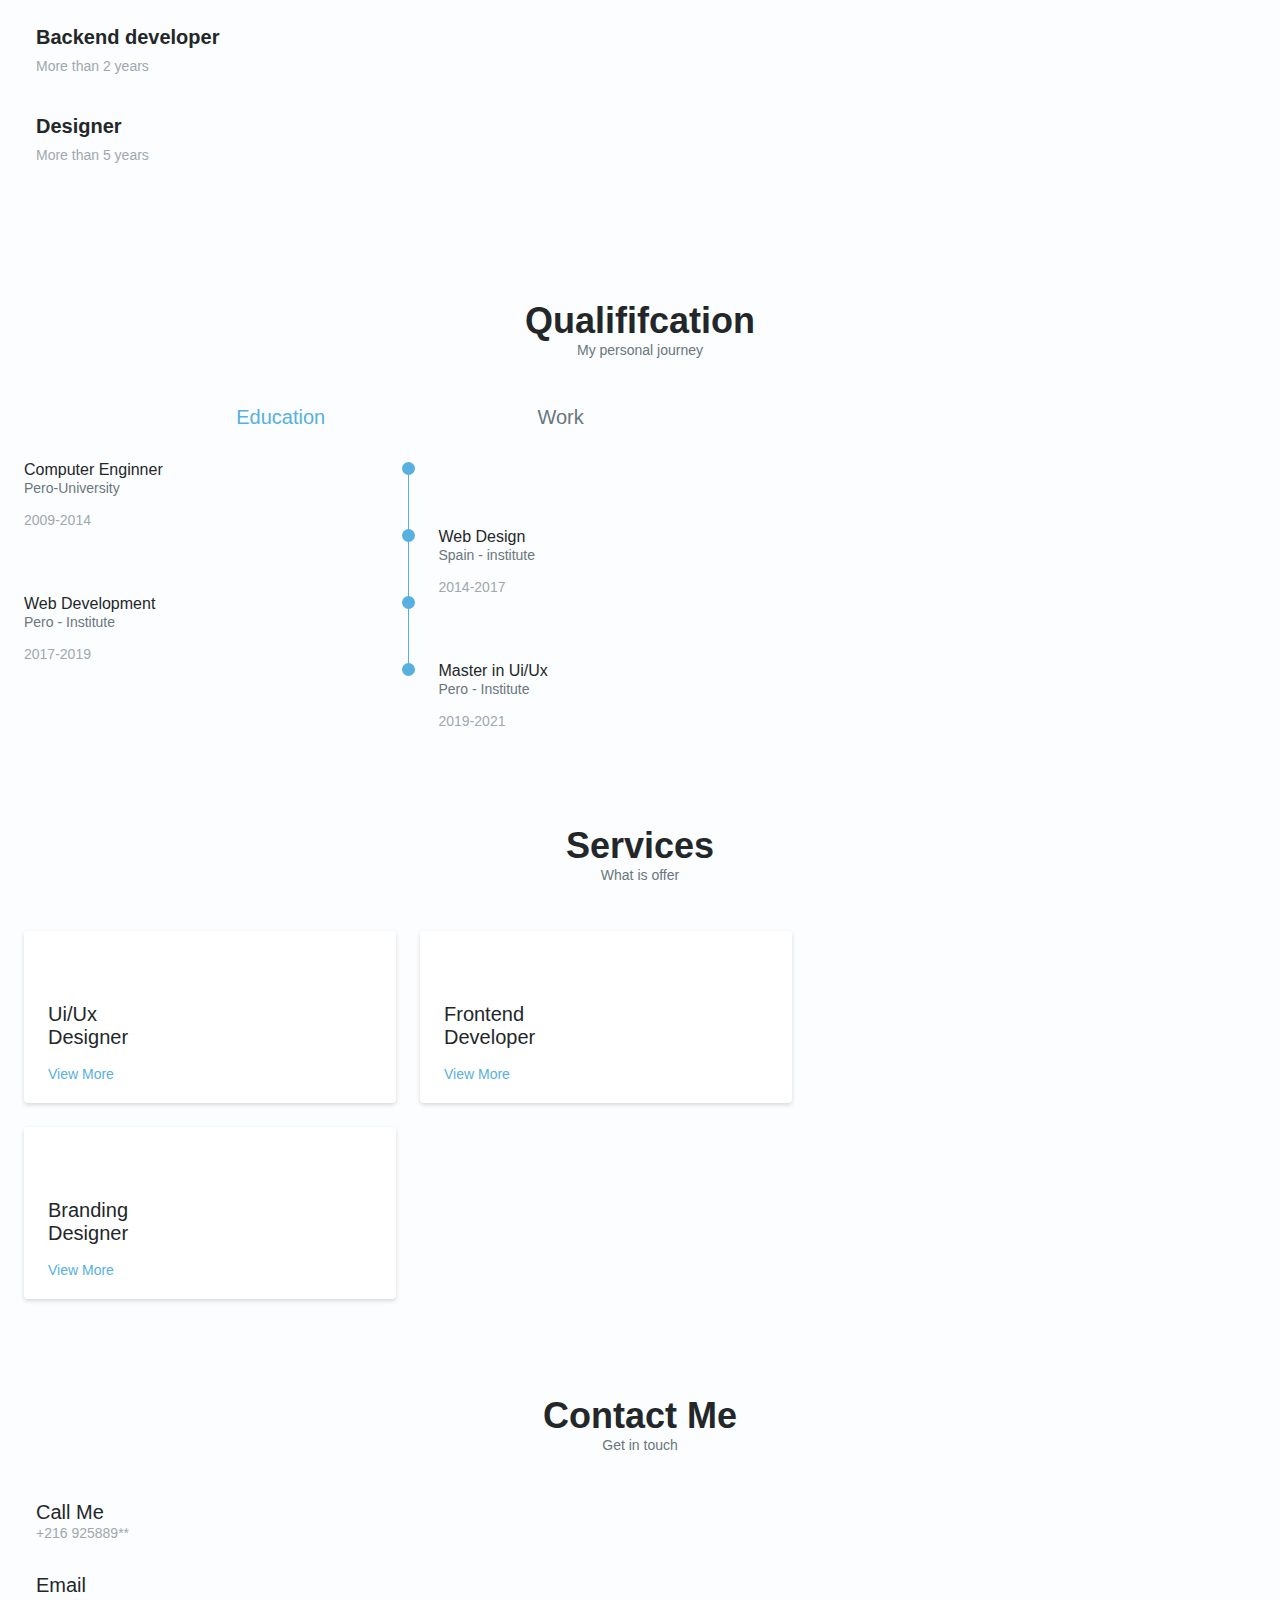
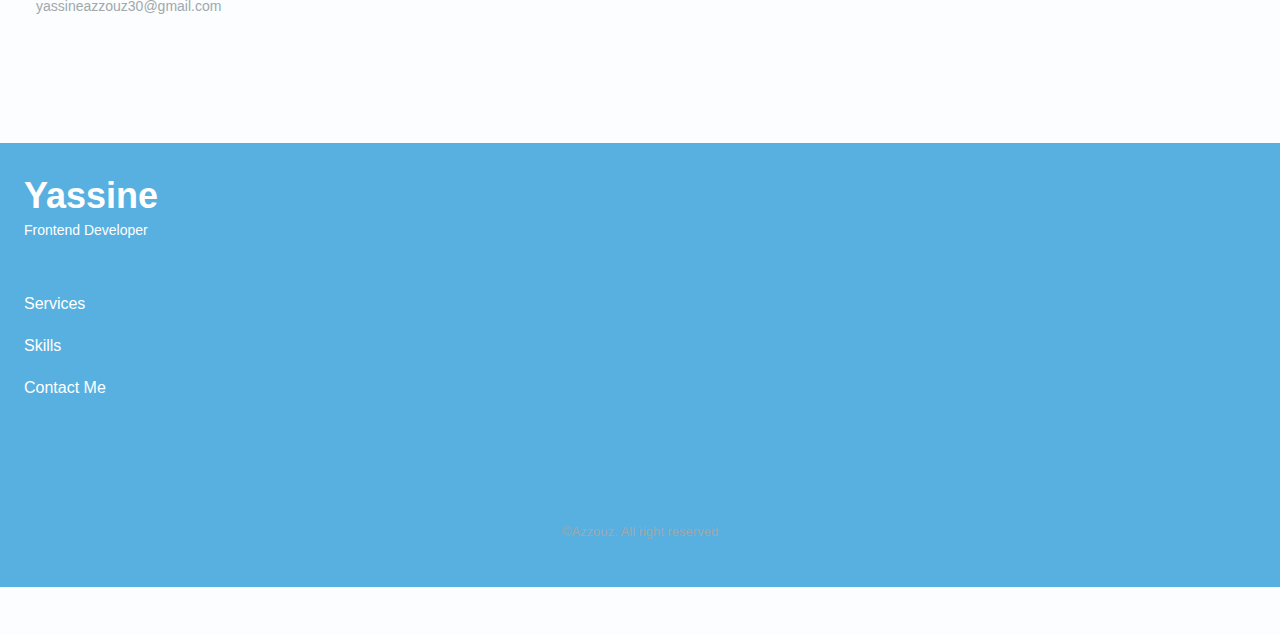
==== commit b93bea1f: "last commit" ====
--- a/index.html
+++ b/index.html
@@ -25,7 +25,7 @@
       <div class="nav__menu" id="nav-menu">
         <ul class="nav__listgrid">
           <li class="nav__item">
-            <a href="#home" class="nav__link">
+            <a href="#home" class="nav__link active-link">
               <i class="uil uil-estate nav"></i> Home
             </a>
           </li>
@@ -44,11 +44,8 @@
               <i class="uil uil-briefcase nav__icon"></i>Services
             </a>
           </li>
-          <li class="nav__item">
-            <a href="#portfolio" class="nav__link">
-              <i class="uil uil-scenery nav__icon"></i>Portfolio
-            </a>
-          </li>
+          
+         
           <li class="nav__item">
             <a href="#contact" class="nav__link">
               <i class="uil uil-message nav__icon"></i> Contact me
@@ -58,6 +55,10 @@
         <i class="uil uil-times nav__close" id="nav-close"></i>
       </div>
       <div class="nav__btns">
+        <!--Theme change Button-->
+        <i class="uil uil-moon change-theme" id="theme-button"></i>
+
+
         <div class="nav__toggle" id="nav-toggle">
           <i class="uil uil-apps  "></i>
         </div>
@@ -72,12 +73,12 @@
       <div class="home__container container grid">
         <div class="home__content grid">
           <div class="home__social">
-            <a href="https://www.linkedin.com/" target="_blank class=" home__social-icon">
+            <a href="https://www.linkedin.com/" target="_blank" class="home__social-icon">
               <i class="uil uil-linkedin-alt"></i>
 
             </a>
 
-            <a href="https://dribbble.com/" target="_blank class=" home__social-icon">
+            <a href="https://dribbble.com/" target="_blank" class="home__social-icon">
               <i class="uil uil-dribbble"></i>
 
             </a>
@@ -697,6 +698,7 @@
               <h3 class="contact__title">Call Me</h3>
               <span class="contact__subtitle">+216 925889**</span>
             </div>
+          </div>
 
             <div class="contact__information">
               <i class="uil uil-envelope contact__icon"></i>
@@ -709,7 +711,7 @@
 
 
 
-          </div>
+          
         </div>
       </div>
 
@@ -719,9 +721,60 @@
   </main>
 
   <!--==================== FOOTER ====================-->
-  <footer class="footer"></footer>
+  <footer class="footer">
+    <div class="footer__bg">
+      <div class="footer__container container grid">
+
+        <div>
+          <h1 class="footer__title">Yassine</h1>
+          <span class="footer__subtitle">Frontend Developer</span>
+        </div>
+
+        <ul class="footer__links">
+          <li>
+            <a href="#services" class="footer__link">Services</a>
+          </li>
+
+          <li>
+            <a href="#skills" class="footer__link">Skills</a>
+          </li>
+
+          <li>
+            <a href="#contact" class="footer__link">Contact Me </a>
+          </li>
+        </ul>
+
+        <div class="footer__socials">
+          <a href="https://www.facebook.com/" target="_blank" class="footer__social">
+            <i class="uil uil-facebook-f"></i>
+
+          </a>
+
+          <a href="https://www.instagram.com/" target="_blank" class="footer__social">
+            <i class="uil uil-instagram"></i>
+            
+          </a>
+
+          <a href="https://twitter.com/" target="_blank" class="footer__social">
+            <i class="uil uil-twitter-alt"></i>
+            
+          </a>
+
+        </div>
+      </div>
+       <p class="footer__copy">&#169;Azzouz. All right reserved</p>
+    </div>
+
+   
+
+
+
+  </footer>
 
   <!--==================== SCROLL TOP ====================-->
+  <a href="" class="scrollup" id="scroll-up">
+    <i class="uil uil-arrow-up scrollup__icon "></i>
+  </a>
 
   <!--==================== SWIPER JS ====================-->
   <script src="/src/js/swiper-bundle.main.js"></script>
--- a/src/style/style.css
+++ b/src/style/style.css
@@ -7,7 +7,7 @@
 
   /*========== Colors ==========*/
   /* Change favorite color */
-  --hue-color: 250;
+  --hue-color: 201;
   /*Purple 250 - Green 142 - Blue 230 - Pink 340*/
 
   /* HSL color mode */
@@ -25,7 +25,7 @@
   --scroll-thumb-color: hsl(var(--hue-color), 12%, 80%);
 
   /*========== Font and typography ==========*/
-  --body-font: '', sans-serif;
+  --body-font: 'Robot', sans-serif;
 
   /* .5rem = 8px, 1rem = 16px, 1.5rem = 24px ... */
   --big-font-size: 2rem;
@@ -71,9 +71,36 @@
 }
 
 /*========== Variables Dark theme ==========*/
+body.dark-theme{
+  /* HSL color mode */
+  
+  --first-color-second: hsl(var(--hue-color), 30%, 8%);
+  --title-color: hsl(var(--hue-color), 8%, 95%);
+  --text-color: hsl(var(--hue-color), 8%, 75%);
+  --input-color: hsl(var(--hue-color), 29%, 16%);
+  --body-color: hsl(var(--hue-color), 28%, 12%);
+  --container-color: hsl(var(--hue-color), 29%, 16%);
+ 
+}
 
 
 /*========== Button Dark/Light ==========*/
+.nav__btns{
+  display: flex;
+  align-items: center;
+
+}
+.change-theme{
+  font-size: 1.25rem;
+  color: var(--title-color);
+  margin-right: var(--mb-1);
+  cursor: pointer; 
+
+}
+.change-theme:hover{
+  color: var(--first-color);
+
+}
 
 
 /*==================== BASE ====================*/
@@ -253,10 +280,15 @@
 
 
 /* Active link */
+.active-link{
+  color: var(--first-color);
+}
 
 
 /* Change background header */
-
+.scroll-header{
+  box-shadow: 0 -1px 4px rgba(0, 0, 0, .15);
+}
 
 /*==================== HOME ====================*/
 .home__container {
@@ -791,12 +823,79 @@
 
 
 /*==================== FOOTER ====================*/
-
+.footer{
+  padding-top: 2rem;
+
+}
+.footer__container{
+  row-gap: 3.5rem;
+}
+.footer__bg{
+  background-color: var(--first-color-second);
+  padding: 2rem 0 3rem;
+}
+.footer__title{
+  font-size: var(--h1-font-size);
+  margin-bottom: var(--mb-0-25);
+}
+.footer__subtitle{
+  font-size: var(--small-font-size);
+}
+.footer__links{
+  display: flex;
+  flex-direction: column;
+  row-gap: 1.5rem;
+}
+.footer__link:hover{
+  color: var(--first-color-lighter);
+}
+.footer__social{
+  font-size: 1.25rem;
+  
+  margin-right: var(--mb-1-5);
+}
+.footer__social:hover{
+  color: var(--first-color-lighter);
+}
+.footer__copy{
+  font-size: var(--smaller-font-size);
+  text-align: center;
+  color: var(--text-color-light);
+  margin-top: var(--mb-3);
+}
+.footer__title,
+.footer__subtitle,
+.footer__link,
+.footer__social{
+  color: #FFF;
+}
 
 /*========== SCROLL UP ==========*/
-
+.scrollup{
+  position: fixed;
+  right: 1rem;
+  bottom: -20%;
+  background-color: var(--first-color);
+  opacity: .8;
+  padding: 0 .3rem;
+  border-radius: .4rem;
+  z-index: var(--z-tooltip) ;
+  transition: .4s;
+}
+.scrollup:hover{
+  background-color: var(--first-color-alt);
+
+}
+.scrollup__icon{
+  font-size: 1.5rem;
+  color: #FFF;
+
+}
 
 /* Show scroll */
+.show-scroll{
+  bottom: 5rem;
+}
 
 
 /*========== SCROLL BAR ==========*/
